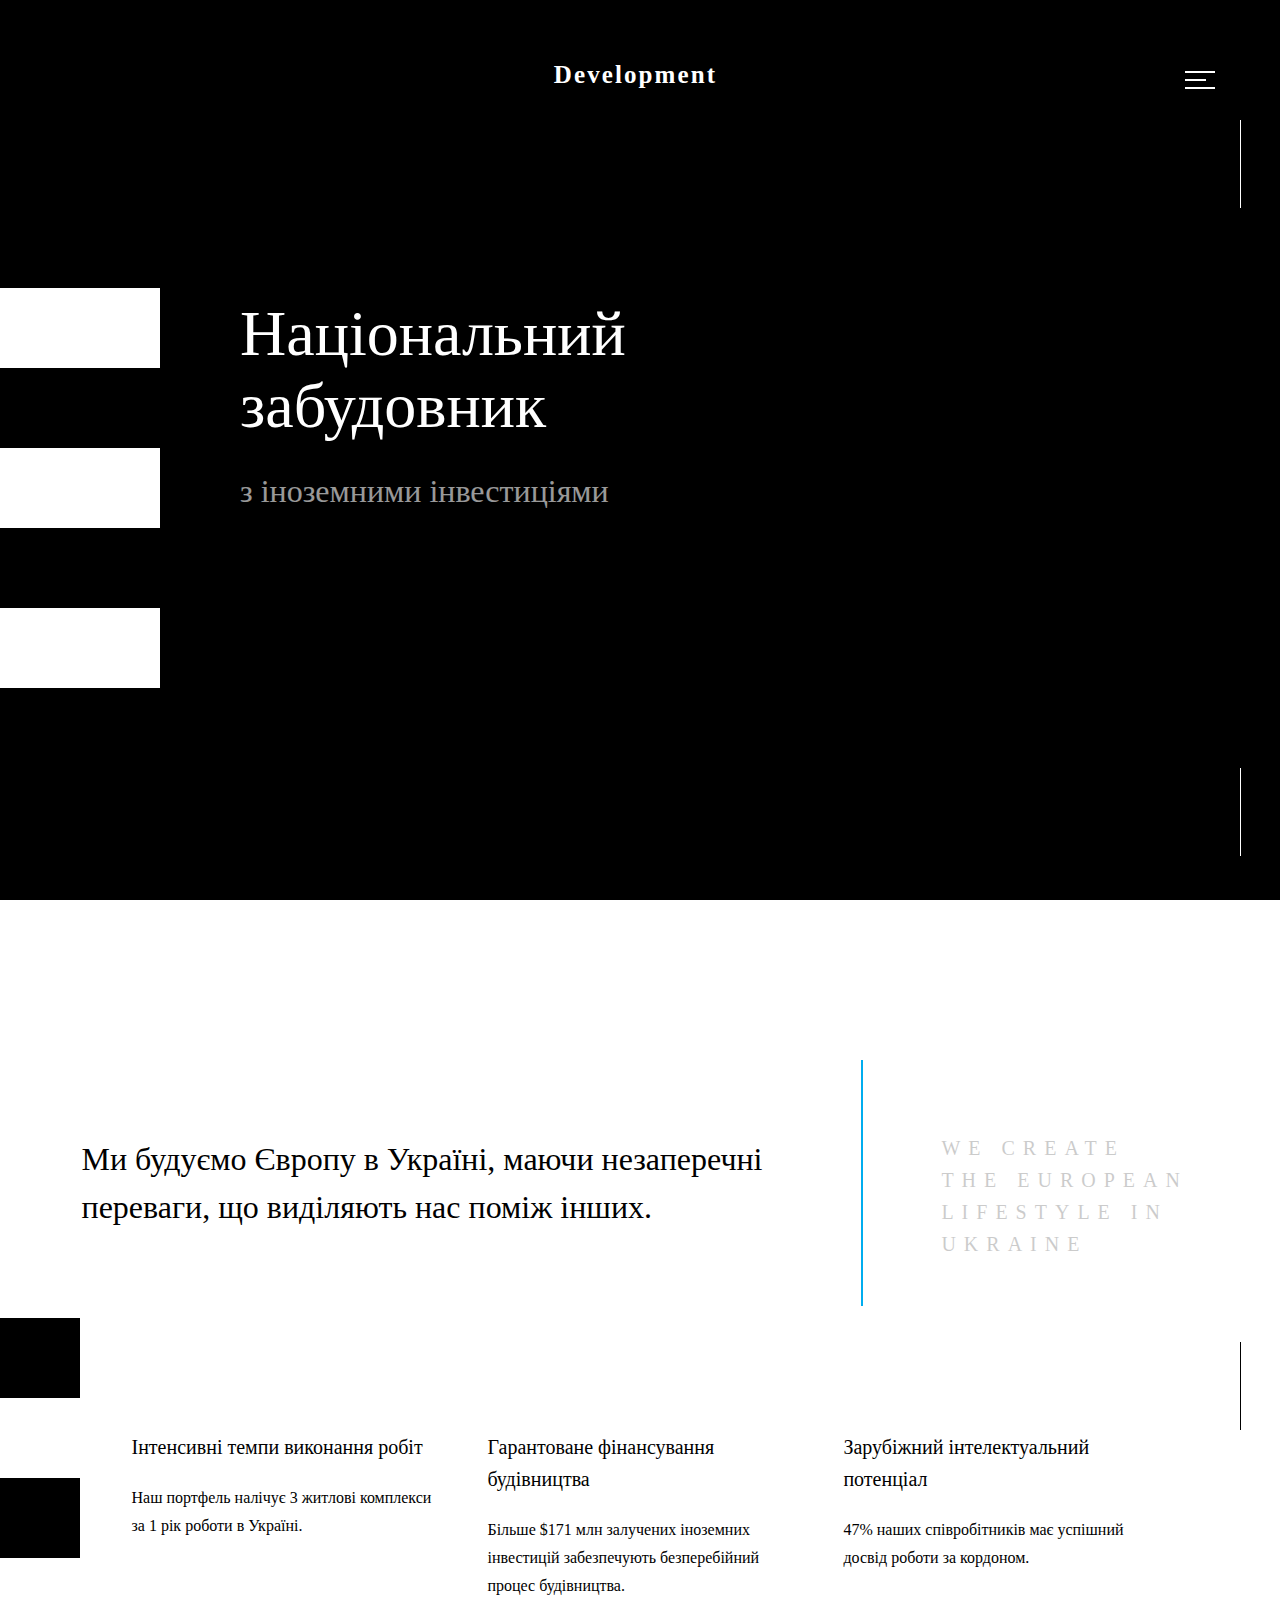
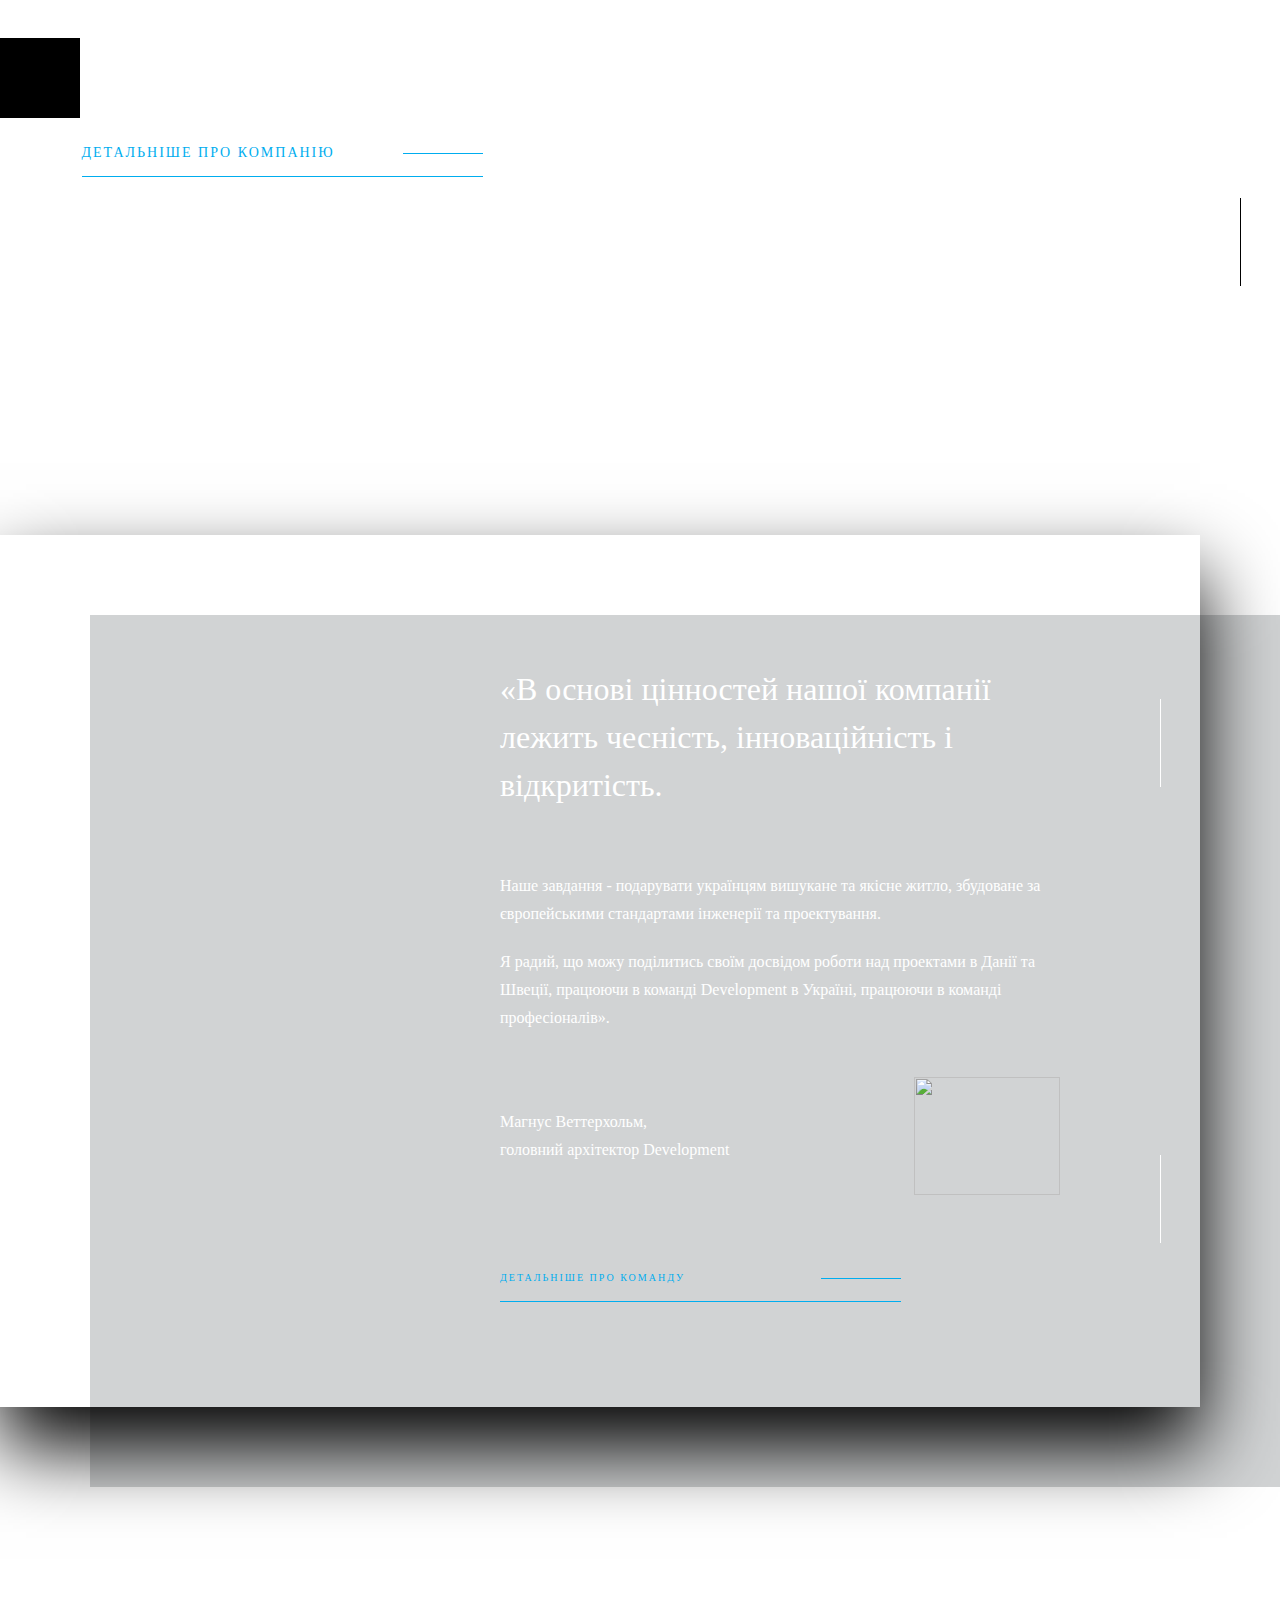
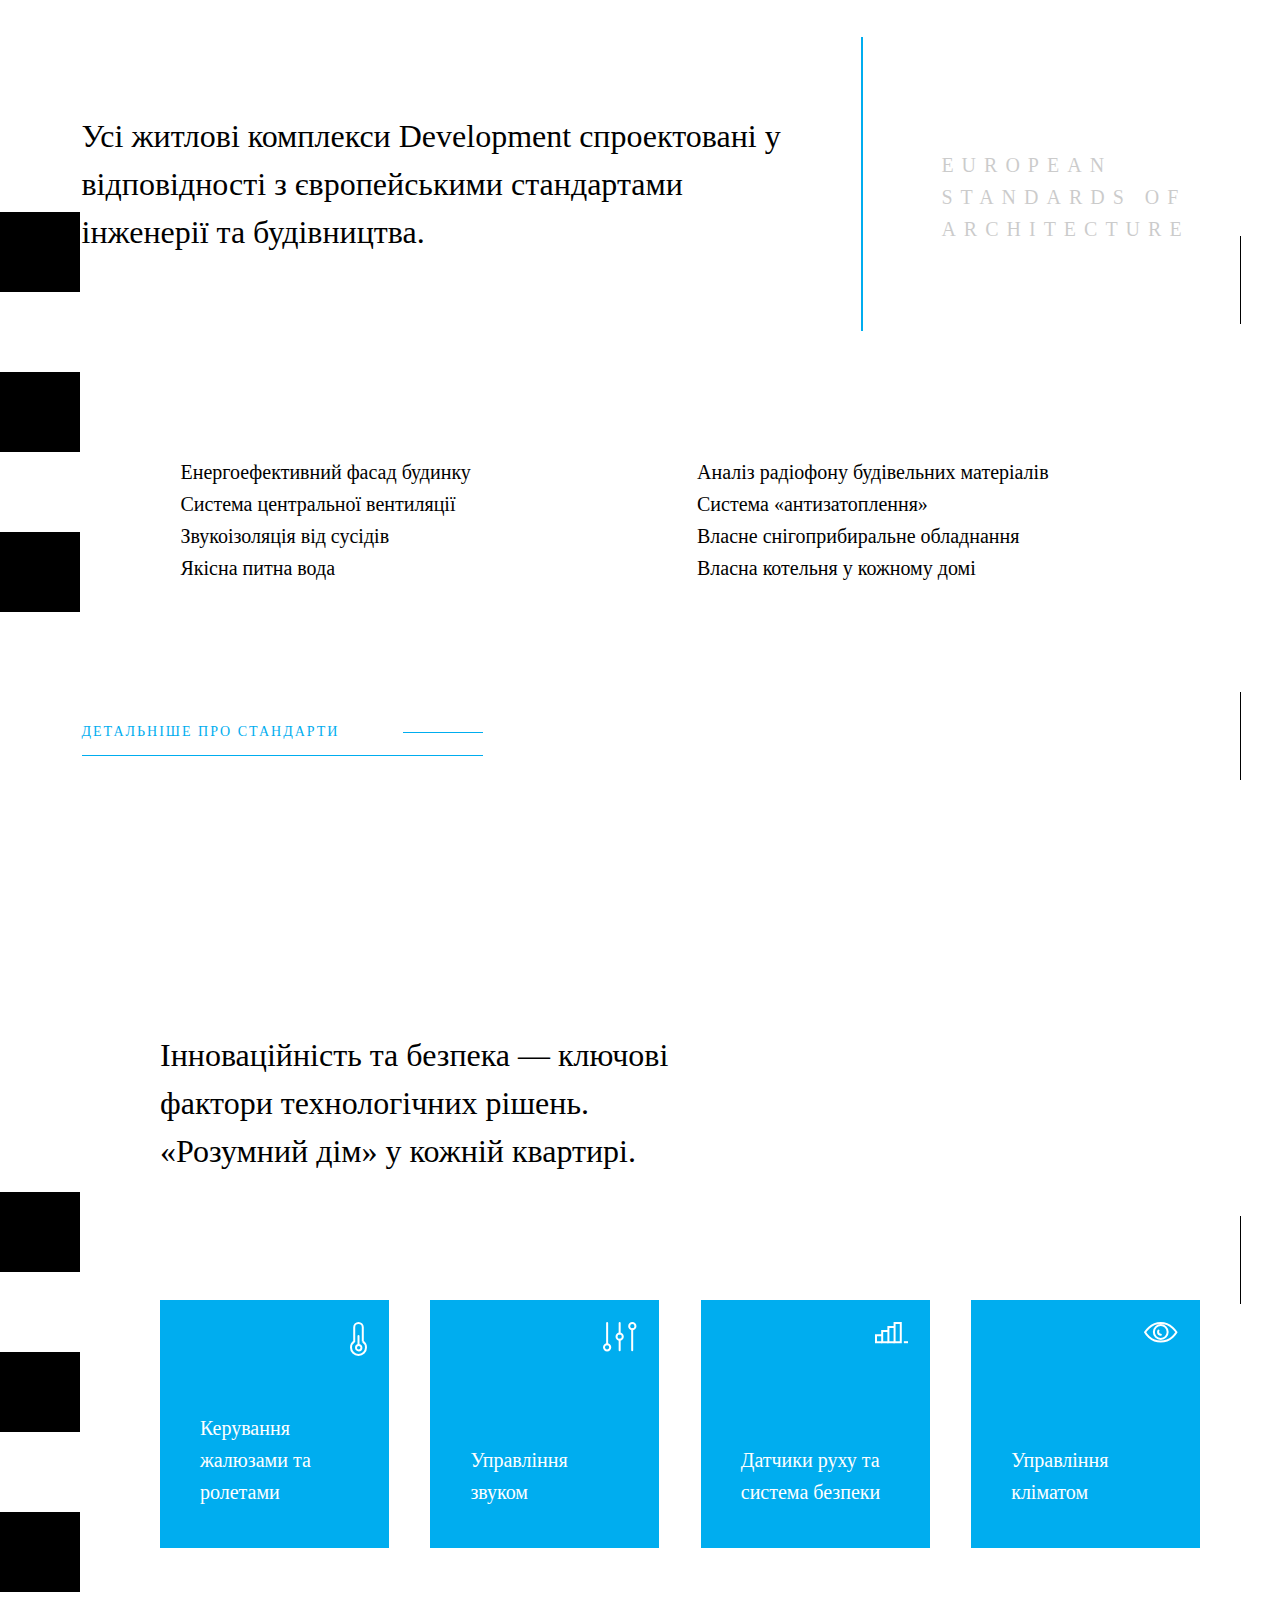
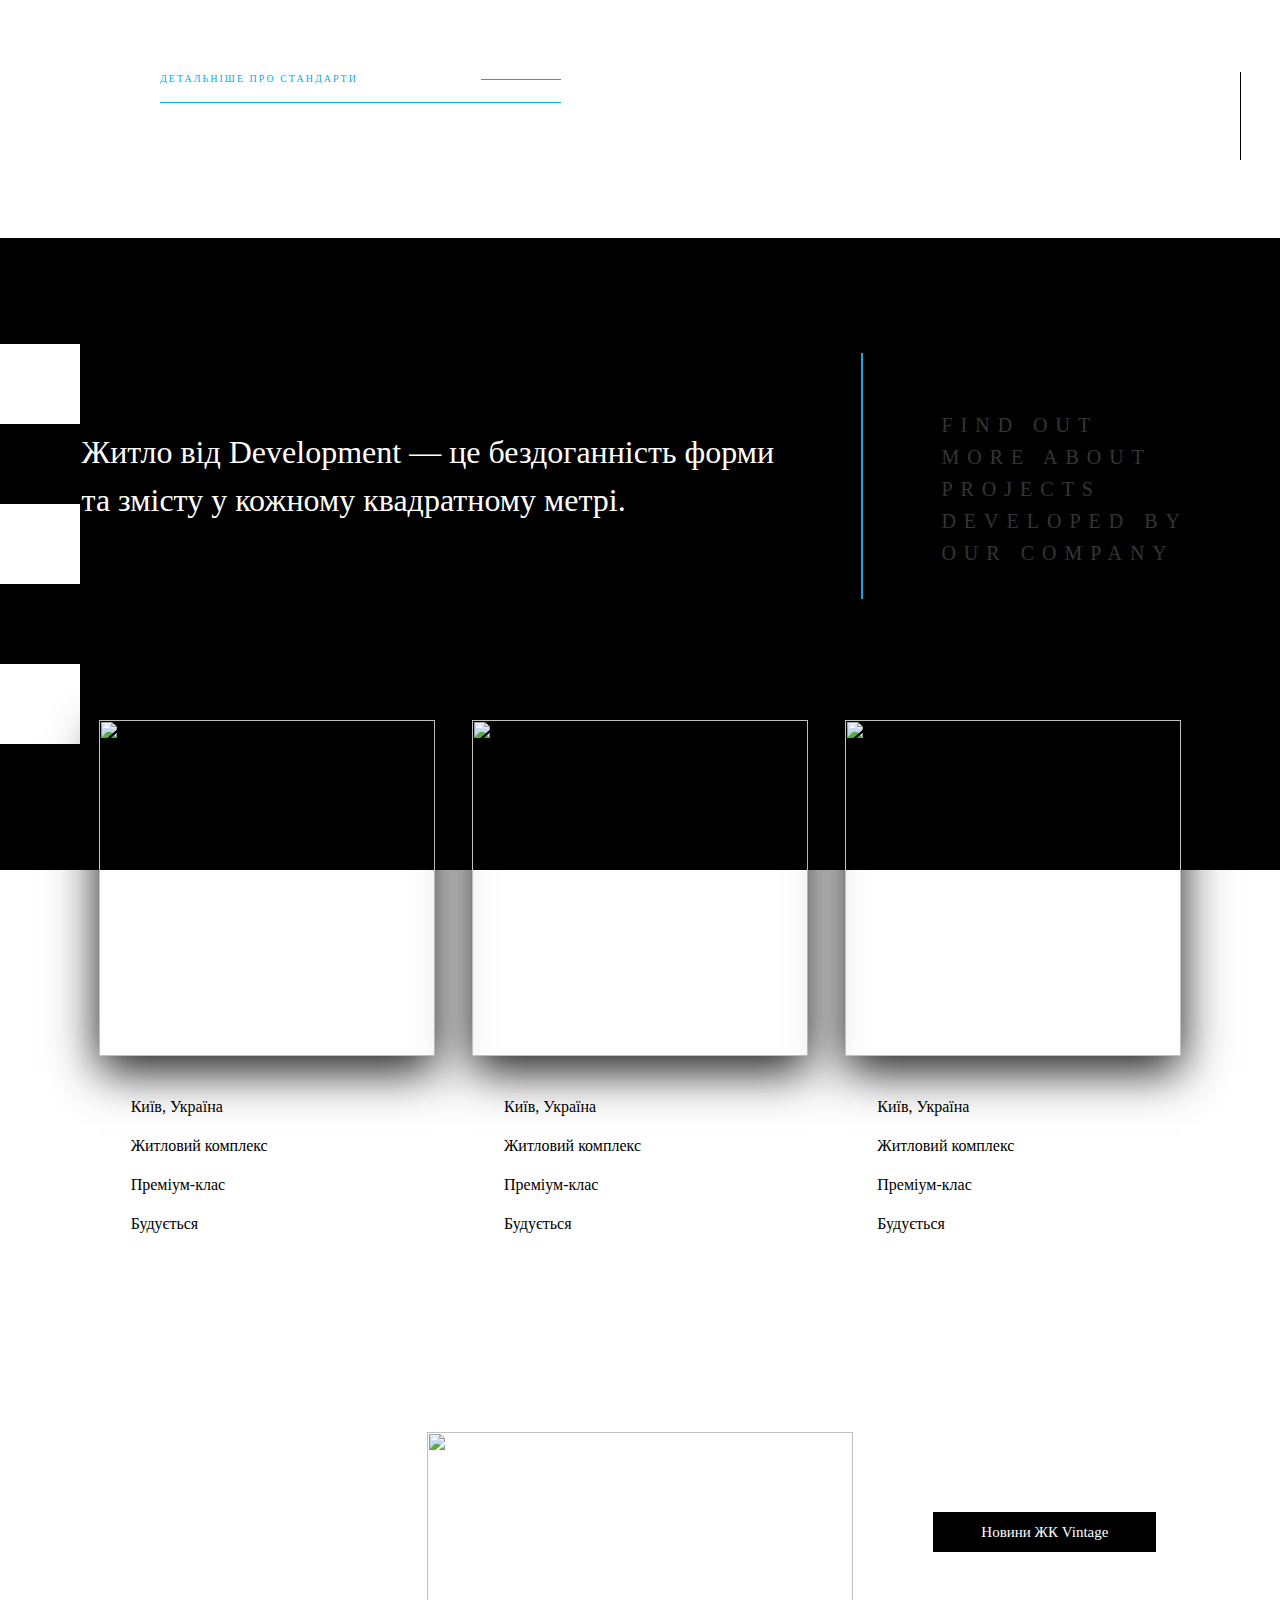
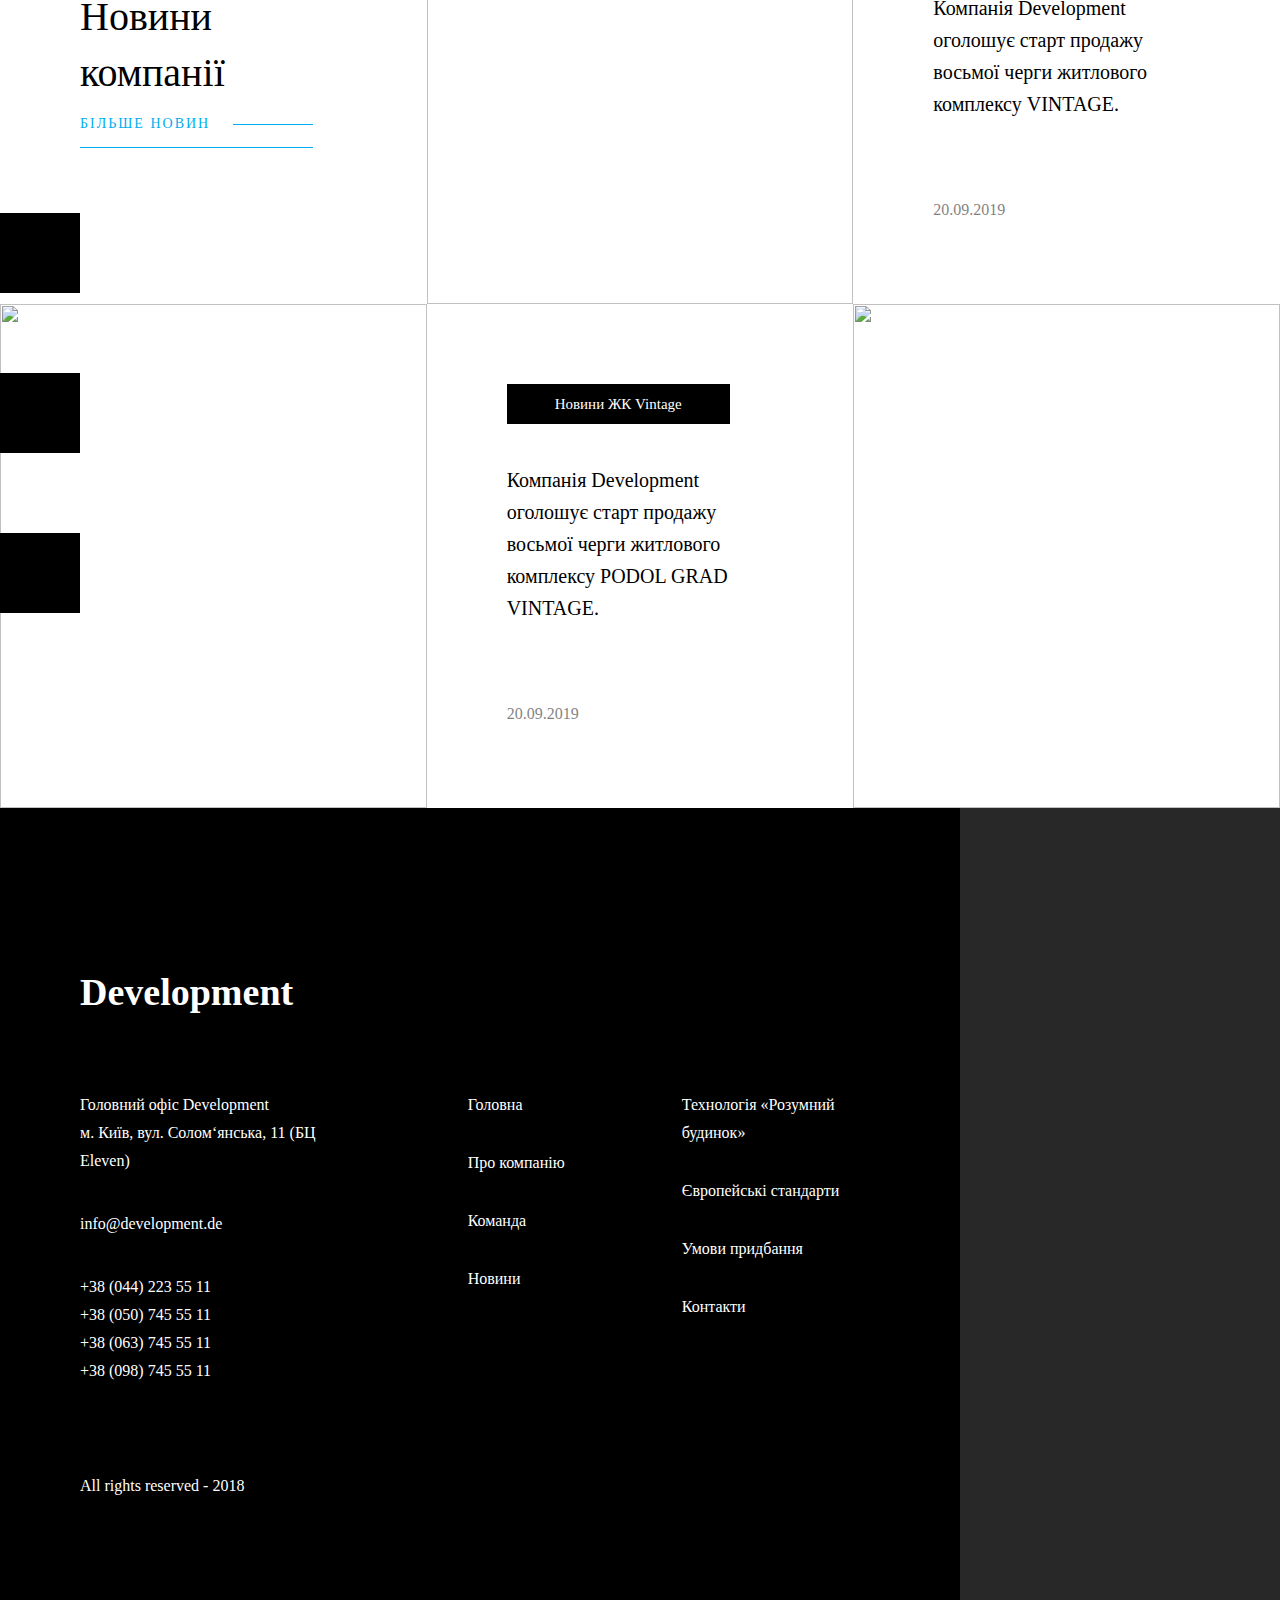
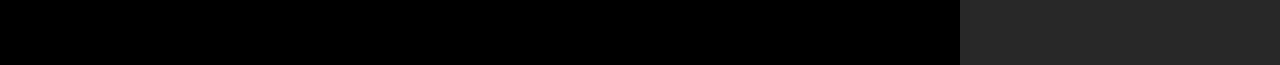
==== index.html @ 618708f1 "comit" ====
<!DOCTYPE html>
<html lang="ru">

<head>
	<title>Главная</title>
	<meta http-equiv="Content-type" content="text/html;charset=UTF-8" />
	<meta name="format-detection" content="telephone=no">
	<meta http-equiv="X-UA-Compatible" content="IE=edge">

	<link rel="stylesheet" href="css/style.css">
	<link rel="shortcut icon" href="favicon.ico">

	<script src="https://kit.fontawesome.com/e7a39f0f13.js" crossorigin="anonymous"></script>

	<!-- <meta name="robots" content="noindex, nofollow" /> -->
	<!-- <meta name="viewport" content="width=device-width, initial-scale=1.0" /> -->
	<meta name="viewport" content="width=device-width, initial-scale=1.0, maximum-scale=1.0, user-scalable=0" />
</head>

<body>
	<div class="wrapper">
		<div class="page">
			<header class="header">
	<a href="#" class="header__cosial"></a>

	<a href="#" class="header__brend-name brend-name">Development</a>



	<div class="header-burger">
		<div class="header-menu__icon">
			<span></span>
			<span></span>
			<span></span>
		</div>
	</div>

	<nav class="header-menu">
		<ul class="header-menu-list">
			<li><a href="index.html" class="header-menu__link goto">Головна</a></li>
			<li><a href="#about" class="header-menu__link goto">Про компанію</a></li>
			<li><a href="#teams" class="header-menu__link goto">Команда</a></li>
			<li><a href="#news" class="header-menu__link goto">Новини</a></li>
			<li><a href="#footer" class="header-menu__link goto">Контакти</a></li>
		</ul>
	</nav>
</header>

			<section class="section-intro">
	<div class="intro-slider">
		<div class="intro-slider__slide"></div>
		<div class="intro-slider__slide"></div>
		<div class="intro-slider__slide"></div>
	</div>

	<div class="intro-content">
		<div class="intro-content__item intro-content__item-left">
			<div class="intro-art art-left">
				<div class="intro-art__item intro-art__item-left"></div>
				<div class="intro-art__item intro-art__item-left"></div>
				<div class="intro-art__item intro-art__item-left"></div>
			</div>
		</div>
		<div class="intro-content__item intro-content__item-head">
			<h1 class="intro-title">Національний забудовник</h1>
			<p class="intro-posttitle">з іноземними інвестиціями</p>

		</div>
		<div class="intro-content__item intro-content__right">
			<div class="intro-art art-right">
				<div class="intro-art__item intro-art__item-right">
					<img src="img/art-white-1.svg" alt="" />
				</div>
				<div class="intro-art__item intro-art__item-right">
					<img src="img/art-white-2.svg" alt="" />
				</div>
				<div class="intro-art__item intro-art__item-right">
					<img src="img/art-white-3.svg" alt="" />
				</div>
			</div>
		</div>
	</div>
</section>
			<section class="section sec-1">
	<div class='container'>
		<div class="section-head">
			<h2 class="section-head__title">Ми будуємо Європу в Україні, маючи незаперечні переваги, що виділяють нас поміж
				інших.</h2>
			<div class="section-head__postitle">
				We create
				the European lifestyle
				in Ukraine
			</div>
		</div>
		<div class="section-contant about">
			<div class="about-item">
				<h4 class="about__name">Інтенсивні темпи виконання робіт</h4>
				<p class="about__text">Наш портфель налічує 3 житлові
					комплекси за 1 рік роботи в Україні.</p>
			</div>
			<div class="about-item">
				<h4 class="about__name">Гарантоване фінансування будівництва</h4>
				<p class="about__text">Більше $171 млн залучених іноземних інвестицій забезпечують безперебійний процес
					будівництва.</p>
			</div>
			<div class="about-item">
				<h4 class="about__name">Зарубіжний інтелектуальний потенціал</h4>
				<p class="about__text">47% наших співробітників має успішний
					досвід роботи за кордоном.</p>
			</div>
		</div>

		<a href="#" class="btn section__btn">Детальніше про компанію</a>
	</div>

	<div class="section-art art-left">
		<div class="section-art__item section-art__item-left"></div>
		<div class="section-art__item section-art__item-left"></div>
		<div class="section-art__item section-art__item-left"></div>
	</div>

	<div class="section-art art-right">
		<div class="section-art__item section-art__item-right">
			<img src="img/art-black-1.svg" alt="" />
		</div>
		<div class="section-art__item section-art__item-right">
			<img src="img/art-black-2.svg" alt="" />
		</div>
		<div class="section-art__item section-art__item-right">
			<img src="img/art-black-3.svg" alt="" />
		</div>
	</div>
</section>
			<section class="section sec-2 teams">
	<div class="section-art art-left">
		<div class="section-art__item section-art__item-left"></div>
		<div class="section-art__item section-art__item-left"></div>
		<div class="section-art__item section-art__item-left"></div>
	</div>
	<div class="section-art art-right">
		<div class="section-art__item section-art__item-right">
			<img src="img/art-white-1.svg" alt="" />
		</div>
		<div class="section-art__item section-art__item-right">
			<img src="img/art-white-2.svg" alt="" />
		</div>
		<div class="section-art__item section-art__item-right">
			<img src="img/art-white-3.svg" alt="" />
		</div>
	</div>

	<div class="teams-contant">
		<h3 class="teams-contant__title">«В основі цінностей нашої компанії лежить чесність, інноваційність і відкритість.
		</h3>
		<p class="teams-contant__text">Наше завдання - подарувати українцям вишукане та якісне житло, збудоване за
			європейськими стандартами
			інженерії та проектування.
		</p>
		<p class="teams-contant__text mb">Я радий, що можу поділитись своїм досвідом роботи над проектами в Данії та
			Швеції,
			працюючи в команді
			Development
			в
			Україні, працюючи в команді професіоналів».
		</p>

		<div class="architect-wrapper">
			<div class="architect-inner">
				<span class="architect-name">Магнус Веттерхольм,</span>
				<span class="architect-position">головний архітектор Development</span>
			</div>
			<div class="architect__signature ibg">
				<img src="img/architect.svg" alt="" />
			</div>
		</div>
		<a href="#" class="btn section">Детальніше про команду</a>
	</div>

</section>
			<section class="section sec-3">
	<div class='container'>
		<div class="section-head">
			<h2 class="section-head__title">Усі житлові комплекси Development спроектовані у відповідності з європейськими
				стандартами інженерії та будівництва.</h2>
			<div class="section-head__postitle">
				European standards of architecture
			</div>
		</div>
		<div class="section-contant standards">
			<ul class="standards__list">
				<li class="standards__item">Енергоефективний фасад будинку</li>
				<li class="standards__item">Система центральної вентиляції</li>
				<li class="standards__item">Звукоізоляція від сусідів</li>
				<li class="standards__item">Якісна питна вода</li>
				<li class="standards__item">Аналіз радіофону будівельних матеріалів</li>
				<li class="standards__item">Система «антизатоплення»</li>
				<li class="standards__item">Власне снігоприбиральне обладнання</li>
				<li class="standards__item">Власна котельня у кожному домі</li>
			</ul>
		</div>

		<a href="#" class="btn section__btn">Детальніше про стандарти</a>
	</div>

	<div class="section-art art-left">
		<div class="section-art__item section-art__item-left"></div>
		<div class="section-art__item section-art__item-left"></div>
		<div class="section-art__item section-art__item-left"></div>
	</div>

	<div class="section-art art-right">
		<div class="section-art__item section-art__item-right">
			<img src="img/art-black-1.svg" alt="" />
		</div>
		<div class="section-art__item section-art__item-right">
			<img src="img/art-black-2.svg" alt="" />
		</div>
		<div class="section-art__item section-art__item-right">
			<img src="img/art-black-3.svg" alt="" />
		</div>
	</div>
</section>
			<section class="section sec-4">

	<div class='section-content'>
		<div class="section-head">
			<h2 class="section-head__title">Інноваційність та безпека — ключові фактори технологічних рішень. «Розумний
				дім» у кожній квартирі.</h2>
		</div>
		<div class="innovation">
			<div class="innovation__item">
				<span class="innovation__item-icon">
					<svg xmlns="http://www.w3.org/2000/svg" width="17" height="34" viewBox="0 0 17 34">
						<g>
							<g opacity="1">
								<g>
									<path fill="none" stroke="#fff" stroke-linecap="round" stroke-linejoin="round"
										stroke-miterlimit="20" stroke-width="2" d="M8.5 14v8.521" />
								</g>
								<g>
									<path fill="none" stroke="#fff" stroke-miterlimit="20" stroke-width="2"
										d="M12.786 19.392V5.262C12.786 2.909 10.867 1 8.5 1 6.133 1 4.214 2.908 4.214 5.263v14.13A7.436 7.436 0 0 0 1 25.508c0 4.12 3.357 7.46 7.5 7.46s7.5-3.34 7.5-7.46a7.436 7.436 0 0 0-3.214-6.117z" />
								</g>
								<g>
									<path fill="none" stroke="#fff" stroke-miterlimit="20" stroke-width="2"
										d="M11.429 25.69c0 1.49-1.216 2.7-2.715 2.7A2.707 2.707 0 0 1 6 25.69c0-1.491 1.215-2.7 2.714-2.7a2.707 2.707 0 0 1 2.715 2.7z" />
								</g>
							</g>
						</g>
					</svg>
				</span>
				<span class="innovation__item-name">Керування жалюзами та ролетами</span>
			</div>
			<div class="innovation__item">
				<span class="innovation__item-icon">
					<svg xmlns="http://www.w3.org/2000/svg" width="34" height="30" viewBox="0 0 34 30">
						<g>
							<g opacity="1">
								<g>
									<path fill="none" stroke="#fff" stroke-miterlimit="20" stroke-width="2"
										d="M7.264 25.312a3.138 3.138 0 0 0-3.132-3.142A3.137 3.137 0 0 0 1 25.312a3.137 3.137 0 0 0 3.132 3.142 3.138 3.138 0 0 0 3.132-3.142z" />
								</g>
								<g>
									<path fill="none" stroke="#fff" stroke-miterlimit="20" stroke-width="2"
										d="M32.454 4.141A3.138 3.138 0 0 0 29.322 1a3.137 3.137 0 0 0-3.132 3.141 3.137 3.137 0 0 0 3.132 3.143 3.138 3.138 0 0 0 3.132-3.143z" />
								</g>
								<g>
									<path fill="none" stroke="#fff" stroke-miterlimit="20" stroke-width="2"
										d="M19.794 14.661a3.138 3.138 0 0 0-3.132-3.141 3.137 3.137 0 0 0-3.132 3.141 3.137 3.137 0 0 0 3.132 3.142 3.138 3.138 0 0 0 3.132-3.142z" />
								</g>
								<g>
									<path fill="none" stroke="#fff" stroke-linecap="round" stroke-miterlimit="20"
										stroke-width="2" d="M4.13 1.05v20.988" />
								</g>
								<g>
									<path fill="none" stroke="#fff" stroke-linecap="round" stroke-miterlimit="20"
										stroke-width="2" d="M16.66 17.8v10.471" />
								</g>
								<g>
									<path fill="none" stroke="#fff" stroke-linecap="round" stroke-miterlimit="20"
										stroke-width="2" d="M16.66 1.05v10.472" />
								</g>
								<g>
									<path fill="none" stroke="#fff" stroke-linecap="round" stroke-miterlimit="20"
										stroke-width="2" d="M29.19 7.28v20.988" />
								</g>
							</g>
						</g>
					</svg>
				</span>
				<span class="innovation__item-name">Управління звуком</span>
			</div>
			<div class="innovation__item">
				<span class="innovation__item-icon">
					<svg xmlns="http://www.w3.org/2000/svg" width="33" height="22" viewBox="0 0 33 22">
						<g>
							<g opacity="1">
								<g>
									<path fill="none" stroke="#fff" stroke-miterlimit="20" stroke-width="2"
										d="M19.58 20.205v0h6.194v0V1v0H19.58v0z" />
								</g>
								<g>
									<path fill="none" stroke="#fff" stroke-miterlimit="20" stroke-width="2"
										d="M19.584 20.201v0H13.39v0V5.04v0h6.194v0" />
								</g>
								<g>
									<path fill="none" stroke="#fff" stroke-miterlimit="20" stroke-width="2"
										d="M13.384 20.208v0H7.19v0V9.09v0h6.194v0" />
								</g>
								<g>
									<path fill="none" stroke="#fff" stroke-miterlimit="20" stroke-width="2"
										d="M7.194 20.205v0H1v0-7.075 0h6.194v0" />
								</g>
								<g>
									<path fill="none" stroke="#fff" stroke-miterlimit="20" stroke-width="2"
										d="M32.999 20.2H28.87" />
								</g>
							</g>
						</g>
					</svg>
				</span>
				<span class="innovation__item-name">Датчики руху та система безпеки</span>
			</div>
			<div class="innovation__item">
				<span class="innovation__item-icon">
					<svg xmlns="http://www.w3.org/2000/svg" width="34" height="21" viewBox="0 0 34 21">
						<g>
							<g opacity="1">
								<g>
									<path fill="none" stroke="#fff" stroke-miterlimit="20" stroke-width="2"
										d="M16.75 1C6.133 1 1.09 10.267 1.09 10.267v0s5.043 9.267 15.66 9.267c10.616 0 15.66-9.267 15.66-9.267v0S27.365 1 16.75 1z" />
								</g>
								<g>
									<path fill="none" stroke="#fff" stroke-miterlimit="20" stroke-width="2"
										d="M16.75 3.12c-3.812 0-6.9 3.079-6.9 6.878 0 3.798 3.088 6.877 6.9 6.877 3.812 0 6.902-3.079 6.902-6.877 0-3.8-3.09-6.878-6.902-6.878z" />
								</g>
								<g>
									<path fill="none" stroke="#fff" stroke-linecap="round" stroke-miterlimit="20"
										stroke-width="2"
										d="M14.458 8.52a2.725 2.725 0 0 0-.368 1.373c0 1.52 1.235 2.75 2.759 2.75" />
								</g>
							</g>
						</g>
					</svg>
				</span>
				<span class="innovation__item-name">Управління кліматом</span>
			</div>
		</div>

		<a href="#" class="btn section__btn">Детальніше про стандарти</a>
	</div>


	<div class="section-art art-left">
		<div class="section-art__item section-art__item-left"></div>
		<div class="section-art__item section-art__item-left"></div>
		<div class="section-art__item section-art__item-left"></div>
	</div>

	<div class="section-art art-right">
		<div class="section-art__item section-art__item-right">
			<img src="img/art-black-1.svg" alt="" />
		</div>
		<div class="section-art__item section-art__item-right">
			<img src="img/art-black-2.svg" alt="" />
		</div>
		<div class="section-art__item section-art__item-right">
			<img src="img/art-black-3.svg" alt="" />
		</div>
	</div>
</section>
			<section class="section sec-5">
	<div class='container'>
		<div class="section-head">
			<h2 class="section-head__title">Житло від Development — це бездоганність форми та змісту у кожному
				квадратному
				метрі.</h2>
			<div class="section-head__postitle">FIND Out MORE ABOUT PROJECTS DEVELOPED BY OUR COMPANY</div>
		</div>
	</div>
	<div class="section-art art-left">
		<div class="section-art__item section-art__item-left"></div>
		<div class="section-art__item section-art__item-left"></div>
		<div class="section-art__item section-art__item-left"></div>
	</div>
</section>

<div class="housing-content">
	<div class="housing-item">
		<div class="housing-item__img ibg">
			<img src="img/housing/housing-img-01.png" alt="" />
			<span class="housing-item__icon housing-item__icon-01"></span>
		</div>
		<div class="housing-item__content">
			<div class="housing-item__info">
				<ul class="housing-item__info-list">
					<li class="loc">Київ, Україна</li>
					<li class="comp">Житловий комплекс</li>
					<li class="cl">Преміум-клас</li>
					<li class="time">Будується</li>
				</ul>
			</div>
		</div>
	</div>
	<div class="housing-item">
		<div class="housing-item__img ibg">
			<img src="img/housing/housing-img-02.png" alt="" />
			<span class="housing-item__icon housing-item__icon-02"></span>
		</div>
		<div class="housing-item__content">
			<div class="housing-item__info">
				<ul class="housing-item__info-list">
					<li class="loc">Київ, Україна</li>
					<li class="comp">Житловий комплекс</li>
					<li class="cl">Преміум-клас</li>
					<li class="time">Будується</li>
				</ul>
			</div>
		</div>
	</div>
	<div class="housing-item">
		<div class="housing-item__img ibg">
			<img src="img/housing/housing-img-03.png" alt="" />
			<span class="housing-item__icon housing-item__icon-03"></span>
		</div>
		<div class="housing-item__content">
			<div class="housing-item__info">
				<ul class="housing-item__info-list">
					<li class="loc">Київ, Україна</li>
					<li class="comp">Житловий комплекс</li>
					<li class="cl">Преміум-клас</li>
					<li class="time">Будується</li>
				</ul>
			</div>
		</div>
	</div>
</div>
			<section class="section sec-6">
	<div class="news">
		<div class="news__item news__item-mod">
			<h3 class="news__item-title">Новини компанії</h3>
			<a href="#" class="btn section-btn">Більше новин</a>
		</div>
		<div class="news__item ibg">
			<img src="img/news/news-img-01.png" alt="" />
		</div>
		<div class="news__item">
			<a href="#" class="news__link">
				<span class="news__item-heading">Новини ЖК Vintage</span>
				<p class="news__item-text">Компанія Development оголошує старт продажу восьмої черги житлового комплексу
					VINTAGE.</p>
				<span class="news__item-date">20.09.2019</span>
			</a>
		</div>
		<div class="news__item ibg">
			<img src="img/news/news-img-02.png" alt="" />
		</div>
		<div class="news__item">
			<a href="#" class="news__link">
				<span class="news__item-heading">Новини ЖК Vintage</span>
				<p class="news__item-text">Компанія Development оголошує старт продажу восьмої черги житлового комплексу
					PODOL GRAD VINTAGE.</p>
				<span class="news__item-date">20.09.2019</span>
			</a>
		</div>
		<div class="news__item ibg">
			<img src="img/news/news-img-01.png" alt="" />
		</div>
	</div>
	<div class="section-art art-left">
		<div class="section-art__item section-art__item-left"></div>
		<div class="section-art__item section-art__item-left"></div>
		<div class="section-art__item section-art__item-left"></div>
	</div>
</section>

			<footer class="footer">
	<div class="footer-body">
		<div class="footer-body__col footer-body__col-mod">
			<a href="#" class="footer__brend-name brend-name">Development</a>
			<div class="footer-content">
				<div class="footer-content__col">
					<div class="footer-content__contact contact">
						<div class="contact-location">
							Головний офіс Development <br>
							м. Київ, вул. Солом‘янська, 11 (БЦ Eleven)
						</div>
						<a href="maito:info@development.de" class="contact-email">info@development.de</a>
						<div class="contact-phone">
							<a href="tel:+380442235511" class="contact-phone__link">+38 (044) 223 55 11</a>
							<a href="tel:+380507455511" class="contact-phone__link">+38 (050) 745 55 11</a>
							<a href="tel:+380632235511" class="contact-phone__link">+38 (063) 745 55 11</a>
							<a href="tel:+380982235511" class="contact-phone__link">+38 (098) 745 55 11</a>
						</div>

					</div>
				</div>

				<div class="footer-content__col">
					<nav class="footer-nav">
						<ul class="footer-nav__list">
							<li><a href="" class="footer-nav__link">Головна</a></li>
							<li><a href="" class="footer-nav__link">Про компанію</a></li>
							<li><a href="" class="footer-nav__link">Команда</a></li>
							<li><a href="" class="footer-nav__link">Новини</a></li>
							<li><a href="" class="footer-nav__link">Технологія «Розумний будинок»</a></li>
							<li><a href="" class="footer-nav__link">Європейські стандарти</a></li>
							<li><a href="" class="footer-nav__link">Умови придбання</a></li>
							<li><a href="" class="footer-nav__link">Контакти</a></li>
						</ul>
					</nav>
				</div>
			</div>
			<span class="rights">All rights reserved - 2018</span>
		</div>
		<div class="footer-body__col ">
			<div class="footer-rescomplex">
				<img src="img/housing/housing-icon-01.png" alt="" />
				<img src="img/housing/housing-icon-02.png" alt="" />
				<img src="img/housing/housing-icon-03.png" alt="" />
			</div>
		</div>
	</div>
</footer>
<div id="up" class="up"></div>
		</div>
	</div>
	<script src="https://code.jquery.com/jquery-3.3.1.min.js"></script>
<script src="https://maps.google.com/maps/api/js?sensor=false&amp;key="></script>
<!-- <script src="https://code.jquery.com/jquery-migrate-3.0.1.min.js"></script> -->
<script src="js/vendors.js"></script>
<script src="js/main.js"></script>

</body>

</html>
---- css/style.css ----
@charset "UTF-8";
@font-face {
  font-family: "Museo Sans Cyrl 700";
  src: url("../fonts/MuseoSansCyrl-700.woff2") format("woff2"), url("../fonts/MuseoSansCyrl-700.woff") format("woff");
  font-weight: 700;
  font-style: normal; }

@font-face {
  font-family: "Museo Sans Cyrl 100";
  src: url("../fonts/MuseoSansCyrl-100.woff2") format("woff2"), url("../fonts/MuseoSansCyrl-100.woff") format("woff");
  font-weight: 300;
  font-style: normal; }

@font-face {
  font-family: "Museo Sans Cyrl 900";
  src: url("../fonts/MuseoSansCyrl-900.woff2") format("woff2"), url("../fonts/MuseoSansCyrl-900.woff") format("woff");
  font-weight: bold;
  font-style: normal; }

@font-face {
  font-family: "Museo Sans Cyrl 500";
  src: url("../fonts/MuseoSansCyrl-500.woff2") format("woff2"), url("../fonts/MuseoSansCyrl-500.woff") format("woff");
  font-weight: normal;
  font-style: normal; }

@font-face {
  font-family: "Museo Sans Cyrl 300";
  src: url("../fonts/MuseoSansCyrl-300.woff2") format("woff2"), url("../fonts/MuseoSansCyrl-300.woff") format("woff");
  font-weight: 300;
  font-style: normal; }

* {
  padding: 0px;
  margin: 0px;
  border: 0px; }

*,
*:before,
*:after {
  -moz-box-sizing: border-box;
  -webkit-box-sizing: border-box;
  box-sizing: border-box; }

:focus,
:active {
  outline: none; }

a:focus,
a:active {
  outline: none; }

aside,
nav,
footer,
header,
section {
  display: block; }

html,
body {
  height: 100%;
  min-width: 320px; }

body {
  line-height: 1;
  font-family: "Museo Sans Cyrl 500";
  -ms-text-size-adjust: 100%;
  -moz-text-size-adjust: 100%;
  -webkit-text-size-adjust: 100%; }

input,
button,
textarea {
  font-family: "Museo Sans Cyrl 500"; }

input::-ms-clear {
  display: none; }

button {
  cursor: pointer; }

button::-moz-focus-inner {
  padding: 0;
  border: 0; }

a,
a:visited {
  text-decoration: none; }

a:hover {
  text-decoration: none; }

ul li {
  list-style: none; }

img {
  vertical-align: top; }

h1,
h2,
h3,
h4,
h5,
h6 {
  font-weight: inherit;
  font-size: inherit; }

body {
  color: #000;
  font-size: 16px;
  font-weight: 400; }
  body.lock {
    overflow: hidden; }

.wrapper {
  width: 100%;
  min-height: 100%;
  overflow: hidden; }

.container {
  max-width: 1147px;
  margin: 0 auto;
  width: 100%;
  padding-left: 15px;
  padding-right: 15px; }
  @media (max-width: 1159px) {
    .container {
      max-width: 970px; } }
  @media (max-width: 992.98px) {
    .container {
      max-width: 750px; } }
  @media (max-width: 767.98px) {
    .container {
      max-width: none;
      padding: 0 10px; } }

.container-big {
  max-width: 1200px; }

.section {
  position: relative; }

/*.ibg {
	background-position: center;
	background-size: cover;
	background-repeat: no-repeat;
	img {
		display: none;
	}
}*/
.ibg {
  position: relative; }
  .ibg img {
    position: absolute;
    width: 100%;
    height: 100%;
    top: 0;
    left: 0;
    -o-object-fit: cover;
    object-fit: cover; }

body.ie .ibg {
  background-position: center;
  background-size: cover;
  background-repeat: no-repeat; }

body.ie .ibg img {
  width: 0;
  height: 0;
  opacity: 0;
  visibility: hidden; }

.video {
  position: relative;
  overflow: hidden;
  height: 0;
  padding-bottom: 56.25%; }
  .video video,
  .video iframe,
  .video object,
  .video embed {
    position: absolute;
    top: 0;
    left: 0;
    width: 100%;
    height: 100%; }

.videobg video,
.videobg iframe,
.videobg object,
.videobg embed {
  position: fixed;
  top: 50%;
  left: 50%;
  min-width: 100%;
  min-height: 100%;
  width: auto;
  height: auto;
  z-index: -100;
  -webkit-transform: translateX(-50%) translateY(-50%);
  -ms-transform: translateX(-50%) translateY(-50%);
  transform: translateX(-50%) translateY(-50%);
  background-size: cover; }

.slick-slider {
  position: relative; }
  .slick-slider .slick-track,
  .slick-slider .slick-list {
    -webkit-transform: translate3d(0, 0, 0);
    -moz-transform: translate3d(0, 0, 0);
    -ms-transform: translate3d(0, 0, 0);
    -o-transform: translate3d(0, 0, 0);
    transform: translate3d(0, 0, 0); }
  .slick-slider .slick-list {
    position: relative;
    overflow: hidden;
    width: 100%; }
  .slick-slider .slick-track {
    position: relative;
    width: 100%; }
  .slick-slider .slick-slide {
    overflow: hidden;
    float: left;
    position: relative; }

.tab__item {
  display: none; }
  .tab__item.active {
    display: block; }

.scroll {
  position: fixed !important;
  top: 0;
  left: 0;
  right: 0;
  z-index: 1111;
  background: #000; }

.form__btn {
  padding: 0;
  border: none;
  color: inherit;
  background-color: transparent;
  cursor: pointer; }

.form-row {
  display: -webkit-box;
  display: -moz-box;
  display: -ms-flexbox;
  display: -webkit-flex;
  display: flex;
  font-size: 0; }

.form__column {
  padding: 0px 15px; }

input[type="text"],
input[type="email"],
input[type="tel"],
textarea {
  -webkit-appearance: none;
  -moz-appearance: none;
  appearance: none; }

.input {
  border-radius: 0 !important;
  width: 100%;
  display: block;
  padding: 0px 20px; }

textarea.input {
  resize: none;
  padding: 0px 0px; }

.btn {
  display: inline-block;
  text-transform: uppercase;
  text-align: left;
  color: #00adef;
  font-family: "Museo Sans Cyrl 700";
  font-size: 14px;
  letter-spacing: 2px;
  line-height: 46px;
  position: relative;
  border-bottom: 1px solid #00adef;
  max-width: 401px;
  width: 100%;
  -webkit-transition: all 0.3s ease 0s;
  -moz-transition: all 0.3s ease 0s;
  -ms-transition: all 0.3s ease 0s;
  -o-transition: all 0.3s ease 0s;
  transition: all 0.3s ease 0s; }
  .btn:after {
    content: "";
    position: absolute;
    top: 50%;
    right: 0;
    width: 80px;
    height: 1px;
    background-color: #00adef; }
    @media (max-width: 576.98px) {
      .btn:after {
        width: 40px; } }
  .btn:hover {
    color: #000000;
    border-bottom: 1px solid #000000; }
    .btn:hover:after {
      background-color: #000000; }
  .btn.fw {
    width: 100%; }

* {
  padding: 0px;
  margin: 0px;
  border: 0px; }

*,
*:before,
*:after {
  -moz-box-sizing: border-box;
  -webkit-box-sizing: border-box;
  box-sizing: border-box; }

:focus,
:active {
  outline: none; }

a:focus,
a:active {
  outline: none; }

aside,
nav,
footer,
header,
section {
  display: block; }

html,
body {
  height: 100%;
  min-width: 320px; }

body {
  line-height: 1;
  font-family: "Museo Sans Cyrl 500";
  -ms-text-size-adjust: 100%;
  -moz-text-size-adjust: 100%;
  -webkit-text-size-adjust: 100%; }

input,
button,
textarea {
  font-family: "Museo Sans Cyrl 500"; }

input::-ms-clear {
  display: none; }

button {
  cursor: pointer; }

button::-moz-focus-inner {
  padding: 0;
  border: 0; }

a,
a:visited {
  text-decoration: none; }

a:hover {
  text-decoration: none; }

ul li {
  list-style: none; }

img {
  vertical-align: top; }

h1,
h2,
h3,
h4,
h5,
h6 {
  font-weight: inherit;
  font-size: inherit; }

.slick-slider {
  position: relative; }
  .slick-slider .slick-track,
  .slick-slider .slick-list {
    -webkit-transform: translate3d(0, 0, 0);
    -moz-transform: translate3d(0, 0, 0);
    -ms-transform: translate3d(0, 0, 0);
    -o-transform: translate3d(0, 0, 0);
    transform: translate3d(0, 0, 0); }
  .slick-slider .slick-list {
    position: relative;
    overflow: hidden;
    width: 100%; }
  .slick-slider .slick-track {
    position: relative;
    width: 100%; }
  .slick-slider .slick-slide {
    overflow: hidden;
    float: left;
    position: relative; }
  .slick-slider .slick-dots {
    position: absolute;
    font-size: 0;
    bottom: 40px;
    left: 55%;
    -webkit-transform: translateX(-50%);
    -ms-transform: translateX(-50%);
    transform: translateX(-50%); }
    .slick-slider .slick-dots li button {
      width: 24px;
      height: 2px;
      background-color: #ffffff; }
    .slick-slider .slick-dots li.slick-active button {
      background-color: #00adef; }

.slick-arrow {
  position: absolute;
  bottom: 0;
  left: 55%;
  -webkit-transform: translateX(-50%);
  -ms-transform: translateX(-50%);
  transform: translateX(-50%);
  font-size: 0;
  background-color: #ffffff;
  width: 1px;
  height: 88px;
  z-index: 3; }
  @media (max-width: 576.98px) {
    .slick-arrow {
      height: 38px; } }

.slick-next {
  bottom: -58px; }
  @media (max-width: 576.98px) {
    .slick-next {
      bottom: 0; } }

.slick-prev {
  bottom: 100px; }
  @media (max-width: 576.98px) {
    .slick-prev {
      bottom: 92px; } }

.up {
  position: fixed;
  display: none;
  bottom: 50px;
  right: 10px;
  width: 40px;
  height: 45px;
  background: #000;
  z-index: 11;
  border-radius: 7px 7px 0px 0px;
  cursor: pointer; }

@media (min-width: 767.98px) {
  .up {
    right: 25px;
    width: 50px;
    height: 65px; } }

.up:after,
.up:before {
  content: "";
  position: absolute;
  top: 50%;
  width: 18px;
  height: 2px;
  background-color: #fff; }

@media (min-width: 767.98px) {
  .up:after,
  .up:before {
    width: 26px; } }

.up:before {
  -webkit-transform: translate(-50%, -50%) rotate(-45deg);
  -ms-transform: translate(-50%, -50%) rotate(-45deg);
  transform: translate(-50%, -50%) rotate(-45deg);
  left: 14px; }

@media (min-width: 767.98px) {
  .up:before {
    left: 15px; } }

.up:after {
  -webkit-transform: translate(-50%, -50%) rotate(45deg);
  -ms-transform: translate(-50%, -50%) rotate(45deg);
  transform: translate(-50%, -50%) rotate(45deg);
  right: -4px; }

@media (min-width: 767.98px) {
  .up:after {
    right: -10px; } }

.section-art {
  position: absolute;
  bottom: 20%; }
  .section-art__item {
    margin-bottom: 40px; }
    @media (min-width: 767.98px) {
      .section-art__item {
        margin-bottom: 80px; } }
    .section-art__item:last-child {
      margin-bottom: 0; }
  .section-art__item-left {
    width: 40px;
    height: 40px;
    background: #000; }
    @media (min-width: 992.98px) {
      .section-art__item-left {
        width: 80px;
        height: 80px; } }
  .section-art.art-right {
    right: 0; }
    @media (max-width: 992.98px) {
      .section-art.art-right img {
        height: 40px; } }
    @media (min-width: 992.98px) {
      .section-art.art-right {
        margin-right: 40px; } }
    .section-art.art-right:after, .section-art.art-right:before {
      content: "";
      background-color: #000;
      width: 1px;
      height: 88px;
      position: absolute;
      left: 50%;
      z-index: 1; }
      @media (max-width: 576.98px) {
        .section-art.art-right:after, .section-art.art-right:before {
          display: none; } }
    .section-art.art-right:after {
      top: -168px; }
    .section-art.art-right:before {
      bottom: -168px; }

@media (max-width: 767.98px) {
  .sec-1 .section-art {
    bottom: 38%; } }

.sec-2 .section-art__item-left {
  background-color: #fff; }

.sec-2 .section-art {
  bottom: auto;
  top: 50%;
  -webkit-transform: translateY(-50%);
  -ms-transform: translateY(-50%);
  transform: translateY(-50%); }
  @media (max-width: 576.98px) {
    .sec-2 .section-art {
      display: none; } }
  .sec-2 .section-art.art-right:after, .sec-2 .section-art.art-right:before {
    background-color: #fff; }

.sec-5 .section-art__item-left {
  background-color: #fff; }
  @media (max-width: 767.98px) {
    .sec-5 .section-art__item-left {
      display: none; } }

@media (max-width: 576.98px) {
  .sec-6 .section-art {
    right: 0;
    bottom: 15%; } }

.header {
  display: -webkit-box;
  display: -ms-flexbox;
  display: flex;
  -webkit-box-pack: justify;
  -ms-flex-pack: justify;
  justify-content: space-between;
  -webkit-box-align: center;
  -ms-flex-align: center;
  align-items: center;
  padding-left: 10px;
  position: absolute;
  top: 0;
  left: 0;
  right: 0;
  z-index: 1; }
  @media (min-width: 576.98px) {
    .header {
      padding-left: 70px; } }
  .header__cosial {
    width: 24px;
    height: 24px;
    background-image: url(../img/FB.svg);
    background-position: center;
    background-repeat: no-repeat; }
  .header__brend-name {
    letter-spacing: 2.1px; }
    @media (min-width: 576.98px) {
      .header__brend-name {
        font-size: 25px !important;
        margin-left: 57px;
        margin-top: -11px; } }

.brend-name {
  font-size: 22px;
  color: #fff;
  font-family: "Museo Sans Cyrl 900";
  font-weight: bold;
  font-style: normal; }
  @media (min-width: 576.98px) {
    .brend-name {
      font-size: 52px; } }

.header-burger {
  width: 80px;
  height: 80px;
  background-color: #000000;
  position: relative;
  display: -webkit-box;
  display: -ms-flexbox;
  display: flex;
  -webkit-box-orient: vertical;
  -webkit-box-direction: normal;
  -ms-flex-direction: column;
  flex-direction: column;
  -webkit-box-pack: center;
  -ms-flex-pack: center;
  justify-content: center;
  -webkit-box-align: center;
  -ms-flex-align: center;
  align-items: center; }
  @media (min-width: 576.98px) {
    .header-burger {
      width: 160px;
      height: 160px; } }

.header-menu {
  position: fixed;
  top: 0;
  right: -100%;
  bottom: 0;
  background-color: #000000;
  width: 100%;
  height: 100%;
  padding: 100px 20px 20px 20px;
  -webkit-transition: all 0.5s ease 0s;
  -moz-transition: all 0.5s ease 0s;
  -ms-transition: all 0.5s ease 0s;
  -o-transition: all 0.5s ease 0s;
  transition: all 0.5s ease 0s; }
  .header-menu.active {
    right: 0; }
  @media (min-width: 576.98px) {
    .header-menu {
      width: 50%; } }
  .header-menu li {
    text-align: center; }
  .header-menu__link {
    color: #a4a4a4;
    font-family: Raleway;
    font-size: 14px;
    font-weight: 400;
    text-transform: uppercase;
    letter-spacing: 0.07px;
    -webkit-transition: all 0.3s ease 0s;
    -moz-transition: all 0.3s ease 0s;
    -ms-transition: all 0.3s ease 0s;
    -o-transition: all 0.3s ease 0s;
    transition: all 0.3s ease 0s;
    line-height: 50px;
    border-top: 2px solid transparent;
    border-bottom: 2px solid transparent;
    display: inherit; }
    @media (min-width: 992.98px) {
      .header-menu__link {
        font-size: 18px;
        line-height: 70px; } }
    .header-menu__link.active {
      color: #ffffff;
      border-top: 2px solid #ff0036;
      border-bottom: 2px solid #ff0036; }
    .header-menu__link:hover {
      color: #ffffff;
      border-top: 2px solid #ff0036;
      border-bottom: 2px solid #ff0036; }

.header-menu__icon {
  display: block;
  width: 30px;
  height: 18px;
  cursor: pointer;
  z-index: 5;
  position: relative; }
  .header-menu__icon span {
    -webkit-transition: all 0.3s ease 0s;
    -moz-transition: all 0.3s ease 0s;
    -ms-transition: all 0.3s ease 0s;
    -o-transition: all 0.3s ease 0s;
    transition: all 0.3s ease 0s;
    top: 8px;
    left: 0px;
    position: absolute;
    width: 100%;
    height: 2px;
    background-color: #fff; }
    .header-menu__icon span:first-child {
      top: 0px; }
    .header-menu__icon span:last-child {
      top: auto;
      bottom: 0px; }
    .header-menu__icon span:nth-child(2) {
      width: 70%; }
  .header-menu__icon.active span {
    -moz-transform: scale(0);
    -ms-transform: scale(0);
    -webkit-transform: scale(0);
    -o-transform: scale(0);
    transform: scale(0); }
    .header-menu__icon.active span:first-child {
      -moz-transform: rotate(-45deg);
      -ms-transform: rotate(-45deg);
      -webkit-transform: rotate(-45deg);
      -o-transform: rotate(-45deg);
      transform: rotate(-45deg);
      top: 8px; }
    .header-menu__icon.active span:last-child {
      -moz-transform: rotate(45deg);
      -ms-transform: rotate(45deg);
      -webkit-transform: rotate(45deg);
      -o-transform: rotate(45deg);
      transform: rotate(45deg);
      bottom: 8px; }

/*
font-family: "FontAwesome";



\f1d8 <i class="far fa-paper-plane"></i>  - самолетик
\f10d <i class="fas fa-quote-left"></i>  - кавычки
\f00e <i class="fas fa-search-plus"></i>
\f0c1 <i class="fas fa-link"></i>  --  линк
\f061 <i class="fas fa-arrow-right"></i>
\f060 <i class="fas fa-arrow-left"></i>
\f107 <i class="fas fa-angle-down"></i>  -  angle-down
\f106 <i class="fas fa-angle-up"></i>  -  angle-up
\f3cd - телефон
\f058 - check
\f406 - account
\f002, <i class="fas fa-search"></i> - поиск
\f07a, <i class="fas fa-shopping-cart"></i>
\f005, <i class="fas fa-star"></i> - звезда
\f1b9, <i class="fas fa-car"></i>
\f2f6, <i class="fas fa-sign-in-alt"></i> - лог ин
\f0e0, <i class="fas fa-envelope"></i> - конверт
\f879, <i class="fas fa-phone-alt"></i> - трубка телефона
\f3c5, <i class="fas fa-map-marker-alt"></i> - локация
\f017, <i class="far fa-clock"></i> - часы


СОЦСЕТИ
\f39e, <i class="fab fa-facebook-f"></i>
\f099, <i class="fab fa-twitter"></i>
\f0d5, <i class="fab fa-google-plus-g"></i>
\f231, <i class="fab fa-pinterest-p"></i>
\f16d, <i class="fab fa-instagram"></i>

*/
.section-intro {
  background-color: #000;
  padding-right: 30px;
  padding-bottom: 30px;
  height: 100vh;
  position: relative;
  margin-bottom: 40px; }
  @media (min-width: 992.98px) {
    .section-intro {
      padding-right: 80px;
      padding-bottom: 80px;
      margin-bottom: 160px; } }

.intro-slider__slide {
  background-image: url(../img/main-slider.png);
  background-repeat: no-repeat;
  background-size: cover;
  background-position: center;
  height: 90vh;
  display: -webkit-box;
  display: -ms-flexbox;
  display: flex;
  -webkit-box-orient: vertical;
  -webkit-box-direction: normal;
  -ms-flex-direction: column;
  flex-direction: column;
  -webkit-box-align: start;
  -ms-flex-align: start;
  align-items: flex-start;
  -webkit-box-pack: center;
  -ms-flex-pack: center;
  justify-content: center;
  padding-left: 250px; }
  @media (max-width: 576.98px) {
    .intro-slider__slide {
      height: 95vh; } }

.intro-title {
  max-width: 560px;
  color: #ffffff;
  font-family: "Museo Sans Cyrl 900";
  font-size: 40px;
  margin-bottom: 15px; }
  @media (max-width: 576.98px) {
    .intro-title {
      font-size: 32px; } }
  @media (min-width: 992.98px) {
    .intro-title {
      font-size: 64px;
      line-height: 72px;
      margin-bottom: 25px; } }

.intro-posttitle {
  color: #ffffff;
  font-family: "Museo Sans Cyrl 100";
  font-size: 24px;
  line-height: 38px;
  opacity: 0.6; }
  @media (max-width: 576.98px) {
    .intro-posttitle {
      font-size: 16px; } }
  @media (min-width: 992.98px) {
    .intro-posttitle {
      font-size: 32px;
      line-height: 48px; } }

.intro-content {
  position: absolute;
  top: 24%;
  left: 0;
  display: -webkit-box;
  display: -ms-flexbox;
  display: flex;
  width: 100%; }
  @media (min-width: 576.98px) {
    .intro-content {
      top: 32%; } }
  @media (max-width: 767.98px) {
    .intro-content__item-head {
      padding: 0 10px; } }
  @media (min-width: 576.98px) {
    .intro-content__item-head {
      margin-left: 80px;
      padding-top: 10px; } }
  @media (max-width: 576.98px) {
    .intro-content__item-left {
      position: absolute;
      top: 127%; } }
  .intro-content__right {
    margin-left: auto;
    margin-right: 40px;
    position: relative; }
    @media (max-width: 576.98px) {
      .intro-content__right {
        position: absolute;
        top: 127%;
        right: 0;
        margin-right: 0; }
        .intro-content__right:after, .intro-content__right:before {
          display: none; } }
    .intro-content__right:after, .intro-content__right:before {
      content: "";
      background-color: #ffffff;
      width: 1px;
      height: 88px;
      position: absolute;
      left: 50%;
      z-index: 1; }
    .intro-content__right:after {
      top: -168px; }
    .intro-content__right:before {
      bottom: -168px; }

.intro-art__item {
  margin-bottom: 45px; }
  @media (min-width: 992.98px) {
    .intro-art__item {
      margin-bottom: 80px; } }
  .intro-art__item:last-child {
    margin-bottom: 0; }
  .intro-art__item-left {
    width: 80px;
    height: 45px;
    background-color: #fff; }
    @media (min-width: 767.98px) {
      .intro-art__item-left {
        width: 160px;
        height: 80px; } }
  @media (max-width: 767.98px) {
    .intro-art__item-right img {
      height: 45px; } }

/*.section-intro {
	
	
	
	
	&:after {
		content: "";
		background-image: url(../img/gg.png);
		background-position: right;
		background-repeat: no-repeat;
		position: absolute;
		width: 85px;
		height: 100%;
		right: 40px;
		top: 30px;
	}
}

.intro {
	&-contant {
		
		display: flex;
		position: absolute;
		top: 30%;
		left: 0;
		right: 0;
	}
}


.intro-art {
	&__item-r {
		
	}
	&__item-l {
		margin-bottom: 80px;

		&:last-child {
			margin-bottom: 0;
		}
	}
}
.intro {
	&-art {
		margin-left: auto;
	}
}
*/
.sec-1 {
  padding-bottom: 75px;
  position: relative;
  margin-bottom: 53px; }
  @media (min-width: 992.98px) {
    .sec-1 {
      margin-bottom: 253px;
      padding-bottom: 105px; } }

.section-head {
  margin-bottom: 30px; }
  @media (min-width: 576.98px) {
    .section-head {
      display: -webkit-box;
      display: -ms-flexbox;
      display: flex;
      -webkit-box-pack: justify;
      -ms-flex-pack: justify;
      justify-content: space-between;
      -webkit-box-align: center;
      -ms-flex-align: center;
      align-items: center; } }
  @media (min-width: 992.98px) {
    .section-head {
      margin-bottom: 100px; } }
  .section-head__title {
    font-family: "Museo Sans Cyrl 100";
    position: relative;
    font-size: 22px;
    line-height: 31px;
    padding-bottom: 25px;
    margin-bottom: 25px; }
    @media (min-width: 576.98px) {
      .section-head__title {
        padding: 9px 26px 9px 0px; } }
    @media (min-width: 992.98px) {
      .section-head__title {
        font-size: 32px;
        line-height: 48px;
        padding: 75px 80px 75px 0px; } }
    @media (max-width: 576.98px) {
      .section-head__title:after {
        content: "";
        position: absolute;
        left: 0;
        bottom: 0;
        height: 2px;
        width: 100%;
        background-color: #00adef; } }
    @media (min-width: 576.98px) {
      .section-head__title:after {
        content: "";
        position: absolute;
        right: 0;
        top: 0;
        width: 2px;
        height: 100%;
        background-color: #00adef; } }
  .section-head__postitle {
    opacity: 0.2;
    font-family: "Museo Sans Cyrl 900";
    font-size: 14px;
    letter-spacing: 5px;
    line-height: 23px;
    text-transform: uppercase; }
    @media (min-width: 576.98px) {
      .section-head__postitle {
        max-width: 30%;
        padding-left: 37px; } }
    @media (min-width: 992.98px) {
      .section-head__postitle {
        font-size: 20px;
        letter-spacing: 8px;
        line-height: 32px;
        padding-left: 78px; } }

.about {
  display: -webkit-box;
  display: -ms-flexbox;
  display: flex;
  -webkit-box-pack: justify;
  -ms-flex-pack: justify;
  justify-content: space-between;
  margin-bottom: 70px;
  -ms-flex-wrap: wrap;
  flex-wrap: wrap; }
  @media (max-width: 576.98px) {
    .about {
      padding: 0 40px;
      margin-bottom: 36px; } }
  @media (min-width: 576.98px) {
    .about {
      padding: 0 50px; } }
  @media (min-width: 992.98px) {
    .about {
      margin-bottom: 130px; } }
  @media (min-width: 767.98px) {
    .about-item {
      -webkit-box-flex: 0;
      -ms-flex: 0 1 30%;
      flex: 0 1 30%; } }
  .about__name {
    font-family: "Museo Sans Cyrl 900";
    font-size: 20px;
    margin-bottom: 21px; }
    @media (max-width: 576.98px) {
      .about__name {
        margin-bottom: 11px;
        line-height: 22px;
        font-size: 16px; } }
    @media (min-width: 992.98px) {
      .about__name {
        line-height: 32px; } }
  .about__text {
    font-family: "Museo Sans Cyrl 300";
    font-size: 16px;
    line-height: 22px; }
    @media (max-width: 576.98px) {
      .about__text {
        margin-bottom: 24px;
        font-size: 14px;
        line-height: 18px; } }
    @media (min-width: 992.98px) {
      .about__text {
        line-height: 28px; } }

.sec-2 {
  background-image: url(../img//sec-02-bg.png);
  background-position: center;
  background-repeat: no-repeat;
  background-size: cover;
  margin-bottom: 130px;
  padding-top: 30px;
  -webkit-box-shadow: 0px 40px 75px #000;
  box-shadow: 0px 40px 75px #000;
  color: #fff; }
  @media (min-width: 992.98px) {
    .sec-2 {
      min-height: 872px;
      margin-right: 80px;
      margin-bottom: 230px;
      -webkit-box-shadow: 0px 40px 75px #000;
      box-shadow: 0px 40px 75px #000; } }
  @media (min-width: 992.98px) {
    .sec-2 {
      padding-top: 130px; } }
  .sec-2:after {
    content: "";
    position: absolute;
    top: 40px;
    right: -90px;
    background-color: #d1d3d4;
    height: 100%;
    width: 100%;
    z-index: -1; }
    @media (min-width: 992.98px) {
      .sec-2:after {
        top: 80px; } }
  .sec-2 .btn {
    font-size: 10px; }

.teams-contant {
  max-width: 350px;
  margin-left: auto;
  margin-right: 50px; }
  @media (max-width: 600px) {
    .teams-contant {
      padding-bottom: 40px;
      max-width: 235px;
      margin-right: 0; } }
  @media (min-width: 992.98px) {
    .teams-contant {
      margin-right: 140px;
      max-width: 560px; } }
  .teams-contant__title {
    color: #ffffff;
    font-family: "Museo Sans Cyrl 100";
    font-size: 20px;
    line-height: 24px;
    margin-bottom: 20px; }
    @media (min-width: 992.98px) {
      .teams-contant__title {
        font-size: 32px;
        line-height: 48px;
        margin-bottom: 63px; } }
  .teams-contant__text {
    color: #ffffff;
    font-family: "Museo Sans Cyrl 500";
    font-size: 14px;
    line-height: 19px;
    margin-bottom: 9px; }
    @media (min-width: 992.98px) {
      .teams-contant__text {
        font-size: 16px;
        line-height: 28px;
        margin-bottom: 20px; } }
  .teams-contant .mb {
    margin-bottom: 25px; }
    @media (min-width: 992.98px) {
      .teams-contant .mb {
        margin-bottom: 45px; } }

.architect-wrapper {
  display: -webkit-box;
  display: -ms-flexbox;
  display: flex;
  -webkit-box-pack: justify;
  -ms-flex-pack: justify;
  justify-content: space-between;
  -webkit-box-align: center;
  -ms-flex-align: center;
  align-items: center;
  margin-bottom: 20px; }
  @media (min-width: 992.98px) {
    .architect-wrapper {
      margin-bottom: 60px; } }

.architect-name {
  font-family: "Museo Sans Cyrl 900";
  font-size: 16px;
  line-height: 16px;
  display: block;
  margin-bottom: 12px; }

.architect-position {
  font-family: "Museo Sans Cyrl 500"; }

.architect__signature {
  padding-bottom: 21%;
  width: 26%; }

.sec-3 {
  margin-bottom: 70px; }
  @media (min-width: 992.98px) {
    .sec-3 {
      margin-bottom: 170px; } }

.standards__list {
  margin-bottom: 45px; }
  @media (max-width: 767.98px) {
    .standards__list {
      padding-left: 40px; } }
  @media (min-width: 767.98px) {
    .standards__list {
      -webkit-column-count: 2;
      column-count: 2;
      list-style-position: inside;
      list-style-type: decimal;
      padding: 0 50px; } }
  @media (min-width: 992.98px) {
    .standards__list {
      margin-bottom: 125px; } }

.standards__item {
  font-family: "Museo Sans Cyrl 900";
  font-size: 14px;
  line-height: 32px;
  position: relative;
  padding-left: 19px; }
  @media (min-width: 576.98px) {
    .standards__item {
      font-size: 20px;
      padding-left: 49px; } }
  .standards__item:after {
    content: "\f00c";
    font-family: "FontAwesome";
    position: absolute;
    left: 0;
    top: 0;
    font-size: 24px; }
    @media (max-width: 576.98px) {
      .standards__item:after {
        font-size: 14px; } }

.sec-4 {
  margin-bottom: 80px; }
  @media (min-width: 576.98px) {
    .sec-4 {
      padding-bottom: 55px;
      padding-top: 65px; } }
  @media (min-width: 767.98px) {
    .sec-4 {
      padding-top: 105px;
      background-image: url(../img/sec-04.png);
      background-position: 85% 0;
      background-repeat: no-repeat; } }
  @media (min-width: 767.98px) and (max-width: 992.98px) {
    .sec-4 {
      background-size: 40%; } }
  @media (min-width: 992.98px) {
    .sec-4 {
      background-size: auto; } }
  .sec-4 .section-head__title {
    max-width: 360px;
    padding: 0; }
    @media (min-width: 1200px) {
      .sec-4 .section-head__title {
        max-width: 560px; } }
    .sec-4 .section-head__title:after {
      content: "";
      display: none; }
  .sec-4 .btn {
    font-size: 10px; }

.section-content {
  padding-left: 50px;
  padding-right: 40px; }
  @media (min-width: 992.98px) {
    .section-content {
      padding-left: 160px;
      padding-right: 80px; } }

.innovation {
  display: -webkit-box;
  display: -ms-flexbox;
  display: flex;
  -webkit-box-pack: justify;
  -ms-flex-pack: justify;
  justify-content: space-between;
  -ms-flex-wrap: wrap;
  flex-wrap: wrap; }
  @media (min-width: 576.98px) {
    .innovation {
      margin-bottom: 58px; } }
  @media (min-width: 992.98px) {
    .innovation {
      margin-bottom: 108px; } }
  .innovation__item {
    -webkit-box-flex: 0;
    -ms-flex: 0 1 40%;
    flex: 0 1 40%;
    background-color: #00adef;
    padding: 35px 15px 15px 15px;
    display: -webkit-box;
    display: -ms-flexbox;
    display: flex;
    -webkit-box-align: end;
    -ms-flex-align: end;
    align-items: flex-end;
    position: relative;
    margin-bottom: 30px; }
    @media (max-width: 576.98px) {
      .innovation__item {
        -webkit-box-flex: 1;
        -ms-flex: 1 1 51%;
        flex: 1 1 51%; } }
    @media (min-width: 767.98px) {
      .innovation__item {
        min-height: 148px;
        padding: 40px;
        -webkit-box-flex: 0;
        -ms-flex: 0 1 22%;
        flex: 0 1 22%;
        margin-bottom: 0; } }
    @media (min-width: 992.98px) {
      .innovation__item {
        min-height: 248px; } }
  .innovation__item-icon {
    position: absolute;
    top: 12px;
    right: 12px; }
    @media (min-width: 1200px) {
      .innovation__item-icon {
        top: 22px;
        right: 22px; } }
  .innovation__item-name {
    color: #ffffff;
    font-family: "Museo Sans Cyrl 900";
    font-size: 14px;
    line-height: 20px; }
    @media (min-width: 992.98px) {
      .innovation__item-name {
        font-size: 20px;
        line-height: 32px; } }

.sec-5 {
  min-height: 320px;
  padding-top: 35px;
  background: #000;
  color: #fff;
  position: relative; }
  @media (min-width: 992.98px) {
    .sec-5 {
      padding-top: 115px;
      min-height: 632px; } }

.housing-content {
  display: -webkit-box;
  display: -ms-flexbox;
  display: flex;
  -ms-flex-pack: distribute;
  justify-content: space-around;
  -ms-flex-wrap: wrap;
  flex-wrap: wrap;
  position: relative;
  max-width: 1120px;
  margin: 0 auto;
  margin-bottom: 70px;
  margin-top: -22px; }
  @media (min-width: 576.98px) {
    .housing-content {
      margin-top: -105px; } }
  @media (min-width: 992.98px) {
    .housing-content {
      margin-bottom: 150px;
      margin-top: -150px; } }

.housing-item {
  -ms-flex-preferred-size: 90%;
  flex-basis: 90%;
  margin-bottom: 40px; }
  @media (min-width: 576.98px) {
    .housing-item {
      -webkit-box-flex: 0;
      -ms-flex: 0 1 45%;
      flex: 0 1 45%;
      margin-bottom: 50px; } }
  @media (min-width: 767.98px) {
    .housing-item {
      -webkit-box-flex: 0;
      -ms-flex: 0 1 30%;
      flex: 0 1 30%; } }
  .housing-item__img {
    padding-bottom: 100%;
    display: -webkit-box;
    display: -ms-flexbox;
    display: flex;
    -webkit-box-orient: vertical;
    -webkit-box-direction: normal;
    -ms-flex-direction: column;
    flex-direction: column;
    -webkit-box-align: center;
    -ms-flex-align: center;
    align-items: center;
    -webkit-box-pack: center;
    -ms-flex-pack: center;
    justify-content: center;
    margin-bottom: 43px;
    -webkit-box-shadow: 0 15px 45px rgba(0, 0, 0, 0.9);
    box-shadow: 0 15px 45px rgba(0, 0, 0, 0.9); }
  .housing-item__icon {
    width: 60%;
    height: 100%;
    background-repeat: no-repeat;
    background-position: center;
    background-size: contain;
    position: absolute;
    z-index: 3;
    top: 50%;
    -webkit-transform: translateY(-50%);
    -ms-transform: translateY(-50%);
    transform: translateY(-50%); }
  .housing-item__icon-01 {
    background-image: url(../img/housing/housing-icon-01.png); }
  .housing-item__icon-02 {
    background-image: url(../img/housing/housing-icon-02.png); }
  .housing-item__icon-03 {
    background-image: url(../img/housing/housing-icon-03.png); }
  .housing-item__info-list li {
    font-family: "Museo Sans Cyrl 300";
    font-size: 16px;
    line-height: 16px;
    padding-left: 32px;
    color: #000000;
    position: relative;
    margin-bottom: 23px; }
    .housing-item__info-list li:last-child {
      margin-bottom: 0; }
    .housing-item__info-list li:after {
      position: absolute;
      top: 0;
      left: 0;
      font-size: 16px;
      font-family: "FontAwesome"; }

.loc:after {
  content: "\f3c5"; }

.comp:after {
  content: "\f1ad"; }

.cl:after {
  content: "\f559"; }

.time:after {
  content: "\f017"; }

/*.sec-5 {
	
	color: #fff;
	margin-bottom: 450px;
	max-height: 370px;

	@media (min-width: $md2+px) {
		max-height: 632px;
		padding-top: 100px;
	}
}

.housing-content {
	display: flex;
	justify-content: flex-start;
	flex-wrap: wrap;
}
.housing-item {
	flex: 1 1 51%;
	@media (max-width: $md3+px) {
		margin-bottom: 30px;
	}

	@media (min-width: $md2+px) {
		margin-right: 80px;
		flex: 0 1 30%;
		&:last-child {
			margin-right: 0;
		}
	}




}

*/
.news {
  display: -webkit-box;
  display: -ms-flexbox;
  display: flex;
  -webkit-box-pack: justify;
  -ms-flex-pack: justify;
  justify-content: space-between;
  -ms-flex-wrap: wrap;
  flex-wrap: wrap; }
  .news__item {
    -webkit-box-flex: 1;
    -ms-flex: 1 1 51%;
    flex: 1 1 51%;
    padding: 10px;
    display: -webkit-box;
    display: -ms-flexbox;
    display: flex;
    -webkit-box-orient: vertical;
    -webkit-box-direction: normal;
    -ms-flex-direction: column;
    flex-direction: column;
    -webkit-box-align: start;
    -ms-flex-align: start;
    align-items: flex-start;
    -webkit-box-pack: center;
    -ms-flex-pack: center;
    justify-content: center; }
    @media (max-width: 767.98px) {
      .news__item:nth-child(even) {
        padding-bottom: 90%; } }
    @media (min-width: 767.98px) {
      .news__item {
        -webkit-box-flex: 1;
        -ms-flex: 1 1 33.33%;
        flex: 1 1 33.33%; }
        .news__item:nth-child(odd) {
          padding: 80px 80px 80px 80px; } }
    @media (min-width: 940px) and (max-width: 1000px) {
      .news__item:nth-child(odd) {
        padding: 35px 50px 33px 60px; } }
  .news__item-title {
    font-family: "Museo Sans Cyrl 900";
    font-size: 40px;
    line-height: 56px; }
  .news__item-heading {
    color: #ffffff;
    font-family: "Museo Sans Cyrl 300";
    font-size: 15px;
    line-height: 28px;
    padding: 6px 48px;
    display: inline-block;
    background: #000;
    margin-bottom: 22px; }
    @media (min-width: 940px) and (max-width: 1000px) {
      .news__item-heading {
        padding: 6px 3px; } }
    @media (min-width: 1200px) {
      .news__item-heading {
        margin-bottom: 40px; } }
  .news__item-text {
    font-family: "Museo Sans Cyrl 900";
    font-size: 20px;
    margin-bottom: 26px;
    line-height: 32px;
    color: #000; }
    @media (min-width: 940px) and (max-width: 1000px) {
      .news__item-text {
        font-size: 17px;
        line-height: 24px; } }
    @media (min-width: 1200px) {
      .news__item-text {
        margin-bottom: 76px; } }
  .news__item-date {
    opacity: 0.5;
    color: #000;
    font-family: "Museo Sans Cyrl 300";
    font-size: 16px;
    line-height: 28px; }
  .news .btn {
    max-width: 233px; }

.footer__brend-name {
  margin-bottom: 20px;
  display: inline-block;
  font-size: 22px; }
  @media (min-width: 992.98px) {
    .footer__brend-name {
      font-size: 38px;
      margin-bottom: 80px; } }

@media (min-width: 767.98px) {
  .footer-body {
    display: -webkit-box;
    display: -ms-flexbox;
    display: flex;
    -webkit-box-pack: justify;
    -ms-flex-pack: justify;
    justify-content: space-between; } }

.footer-body__col {
  -webkit-box-flex: 1;
  -ms-flex: 1;
  flex: 1;
  background: #282828;
  padding: 15px 10px; }
  @media (min-width: 992.98px) {
    .footer-body__col {
      padding: 165px 80px; } }
  .footer-body__col-mod {
    -webkit-box-flex: 0;
    -ms-flex: 0 1 75%;
    flex: 0 1 75%;
    background: #000; }

.footer-content {
  margin-bottom: 87px; }
  @media (min-width: 767.98px) {
    .footer-content {
      display: -webkit-box;
      display: -ms-flexbox;
      display: flex;
      -webkit-box-pack: justify;
      -ms-flex-pack: justify;
      justify-content: space-between; } }

.footer-nav__list {
  -webkit-column-count: 2;
  column-count: 2;
  list-style-position: inside;
  list-style-type: decimal; }

.footer-nav li {
  margin-bottom: 30px; }
  @media (max-width: 576.98px) {
    .footer-nav li {
      margin-bottom: 10px; } }
  .footer-nav li:last-child {
    margin-bottom: 0; }

.footer-nav__link {
  color: #ffffff;
  font-family: "Museo Sans Cyrl 300";
  font-size: 16px;
  line-height: 28px;
  -webkit-transition: all 0.3s ease 0s;
  -moz-transition: all 0.3s ease 0s;
  -ms-transition: all 0.3s ease 0s;
  -o-transition: all 0.3s ease 0s;
  transition: all 0.3s ease 0s; }
  .footer-nav__link:hover {
    color: #00adef; }

.contact {
  color: #ffffff;
  font-family: "Museo Sans Cyrl 300";
  font-size: 16px;
  line-height: 28px; }
  @media (max-width: 767.98px) {
    .contact {
      margin-bottom: 70px; } }
  @media (min-width: 767.98px) {
    .contact {
      margin-right: 140px; } }
  .contact-phone {
    display: -webkit-box;
    display: -ms-flexbox;
    display: flex;
    -webkit-box-orient: vertical;
    -webkit-box-direction: normal;
    -ms-flex-direction: column;
    flex-direction: column; }
  .contact-location {
    margin-bottom: 35px; }
  .contact-email {
    margin-bottom: 35px;
    display: inline-block; }
  .contact a {
    color: #ffffff; }

.footer-rescomplex {
  display: -webkit-box;
  display: -ms-flexbox;
  display: flex;
  -webkit-box-align: center;
  -ms-flex-align: center;
  align-items: center;
  -ms-flex-pack: distribute;
  justify-content: space-around;
  height: 100%; }
  @media (min-width: 767.98px) {
    .footer-rescomplex {
      -webkit-box-orient: vertical;
      -webkit-box-direction: normal;
      -ms-flex-direction: column;
      flex-direction: column; } }
  @media (max-width: 767.98px) {
    .footer-rescomplex img {
      width: 30%; } }
  @media (min-width: 767.98px) {
    .footer-rescomplex img {
      width: 70%;
      margin-bottom: 110px; } }
  .footer-rescomplex img:last-child {
    margin-bottom: 0; }

.rights {
  color: #ffffff;
  font-family: "Museo Sans Cyrl 300";
  font-size: 16px;
  line-height: 28px; }

.popup {
  -webkit-overflow-scrolling: touch;
  background-color: rgba(0, 0, 0, 0.8);
  display: none;
  position: fixed !important;
  top: 0px;
  left: 0;
  width: 100%;
  height: 100%;
  overflow: auto;
  z-index: 100; }
  .popup.active .popup-content {
    -moz-transform: scale(1);
    -ms-transform: scale(1);
    -webkit-transform: scale(1);
    -o-transform: scale(1);
    transform: scale(1); }
  .popup.show {
    display: block; }
    .popup.show .popup-content {
      -moz-transform: scale(1);
      -ms-transform: scale(1);
      -webkit-transform: scale(1);
      -o-transform: scale(1);
      transform: scale(1); }

.popup-table {
  height: 100%;
  table-layout: fixed; }
  .popup-table > .cell {
    height: 100%;
    vertical-align: middle;
    padding: 30px 10px; }

.popup-content {
  -moz-transform: scale(0);
  -ms-transform: scale(0);
  -webkit-transform: scale(0);
  -o-transform: scale(0);
  transform: scale(0);
  -webkit-transition: all 0.3s ease 0s;
  -moz-transition: all 0.3s ease 0s;
  -ms-transition: all 0.3s ease 0s;
  -o-transition: all 0.3s ease 0s;
  transition: all 0.3s ease 0s;
  position: relative;
  max-width: 1230px;
  margin: 0px auto;
  background-color: #fff; }

.popup-close {
  width: 15px;
  height: 15px;
  position: absolute;
  top: 0px;
  right: 0px;
  cursor: pointer;
  background: url("../img/icons/close.png") 0 0 no-repeat; }

.popup-video .popup-close {
  width: 40px;
  height: 40px;
  background-color: #000;
  top: 0;
  right: 0; }

.popup-video__value {
  max-width: 99%;
  height: 99%;
  border: none; }
  .popup-video__value iframe {
    position: fixed;
    top: 50%;
    left: 50%;
    width: 100%;
    min-height: 100%;
    height: auto;
    -webkit-transform: translateX(-50%) translateY(-50%);
    -ms-transform: translateX(-50%) translateY(-50%);
    transform: translateX(-50%) translateY(-50%);
    background-size: cover; }
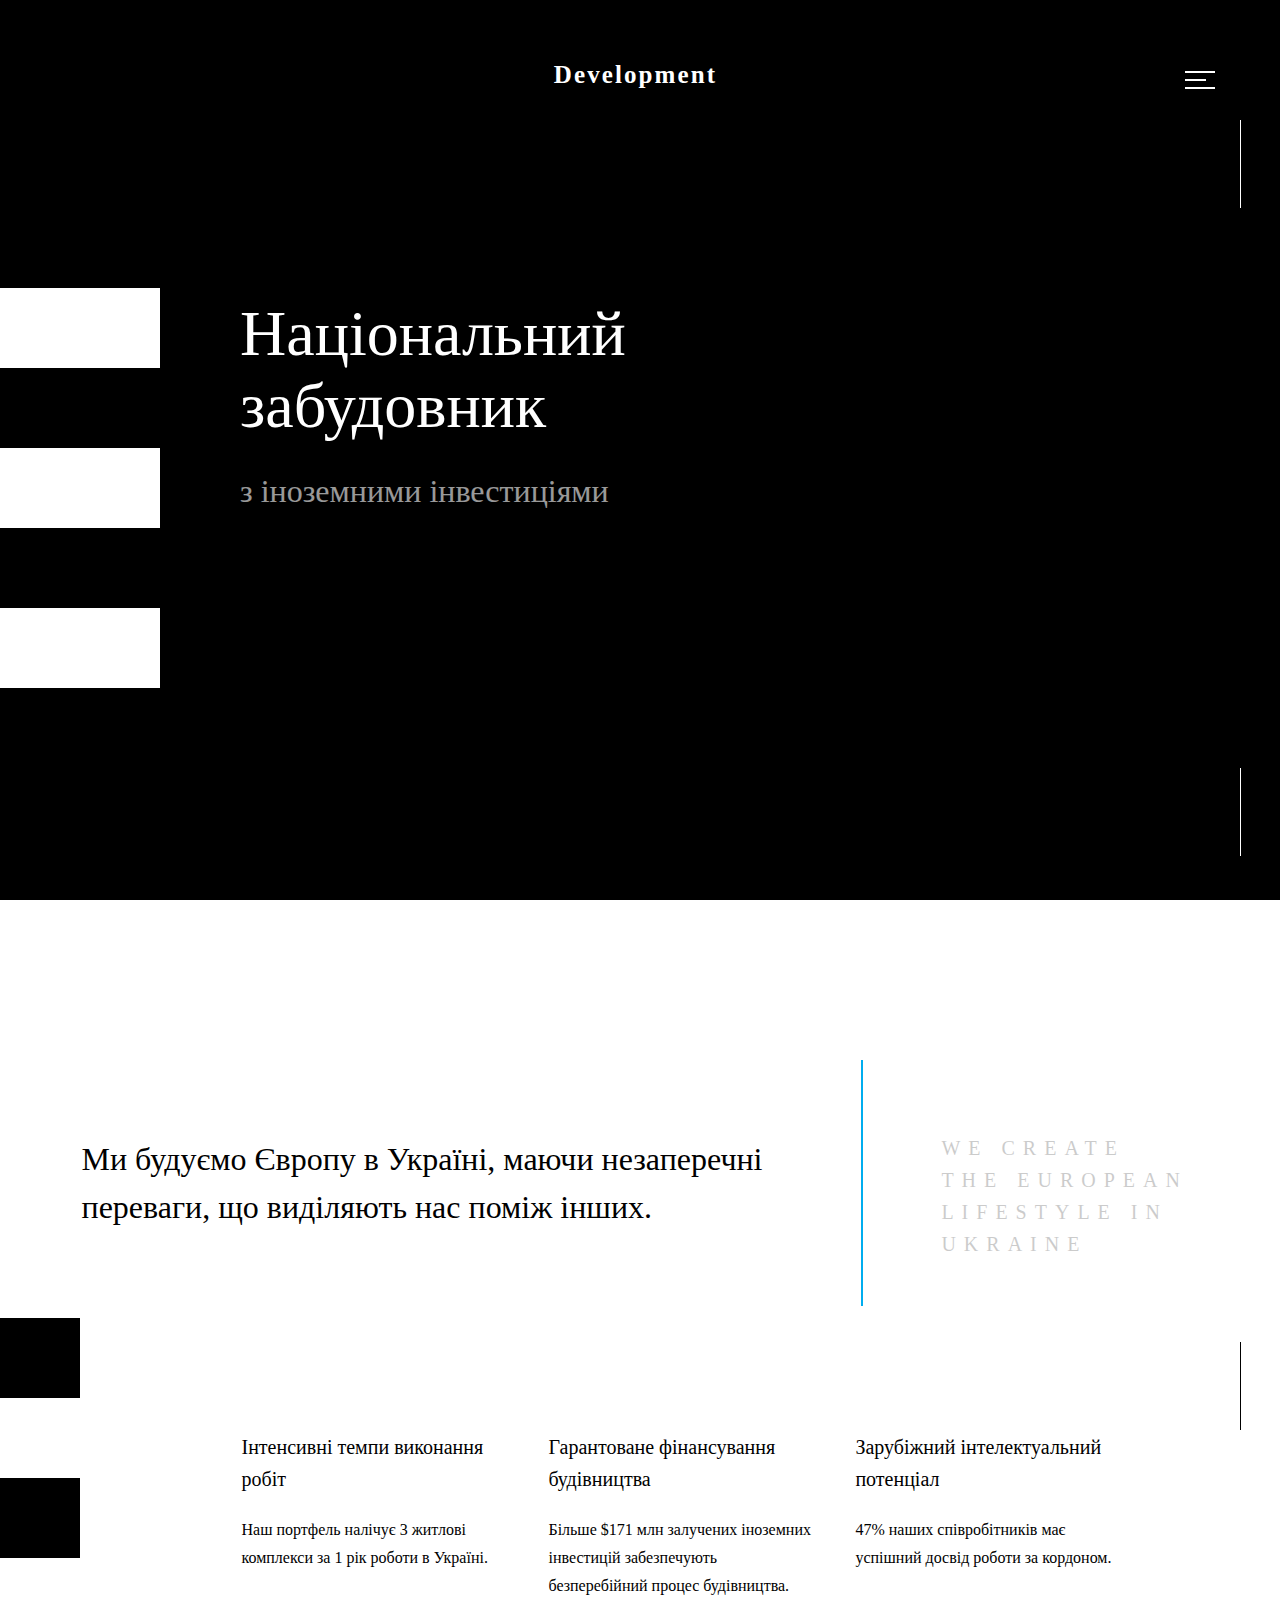
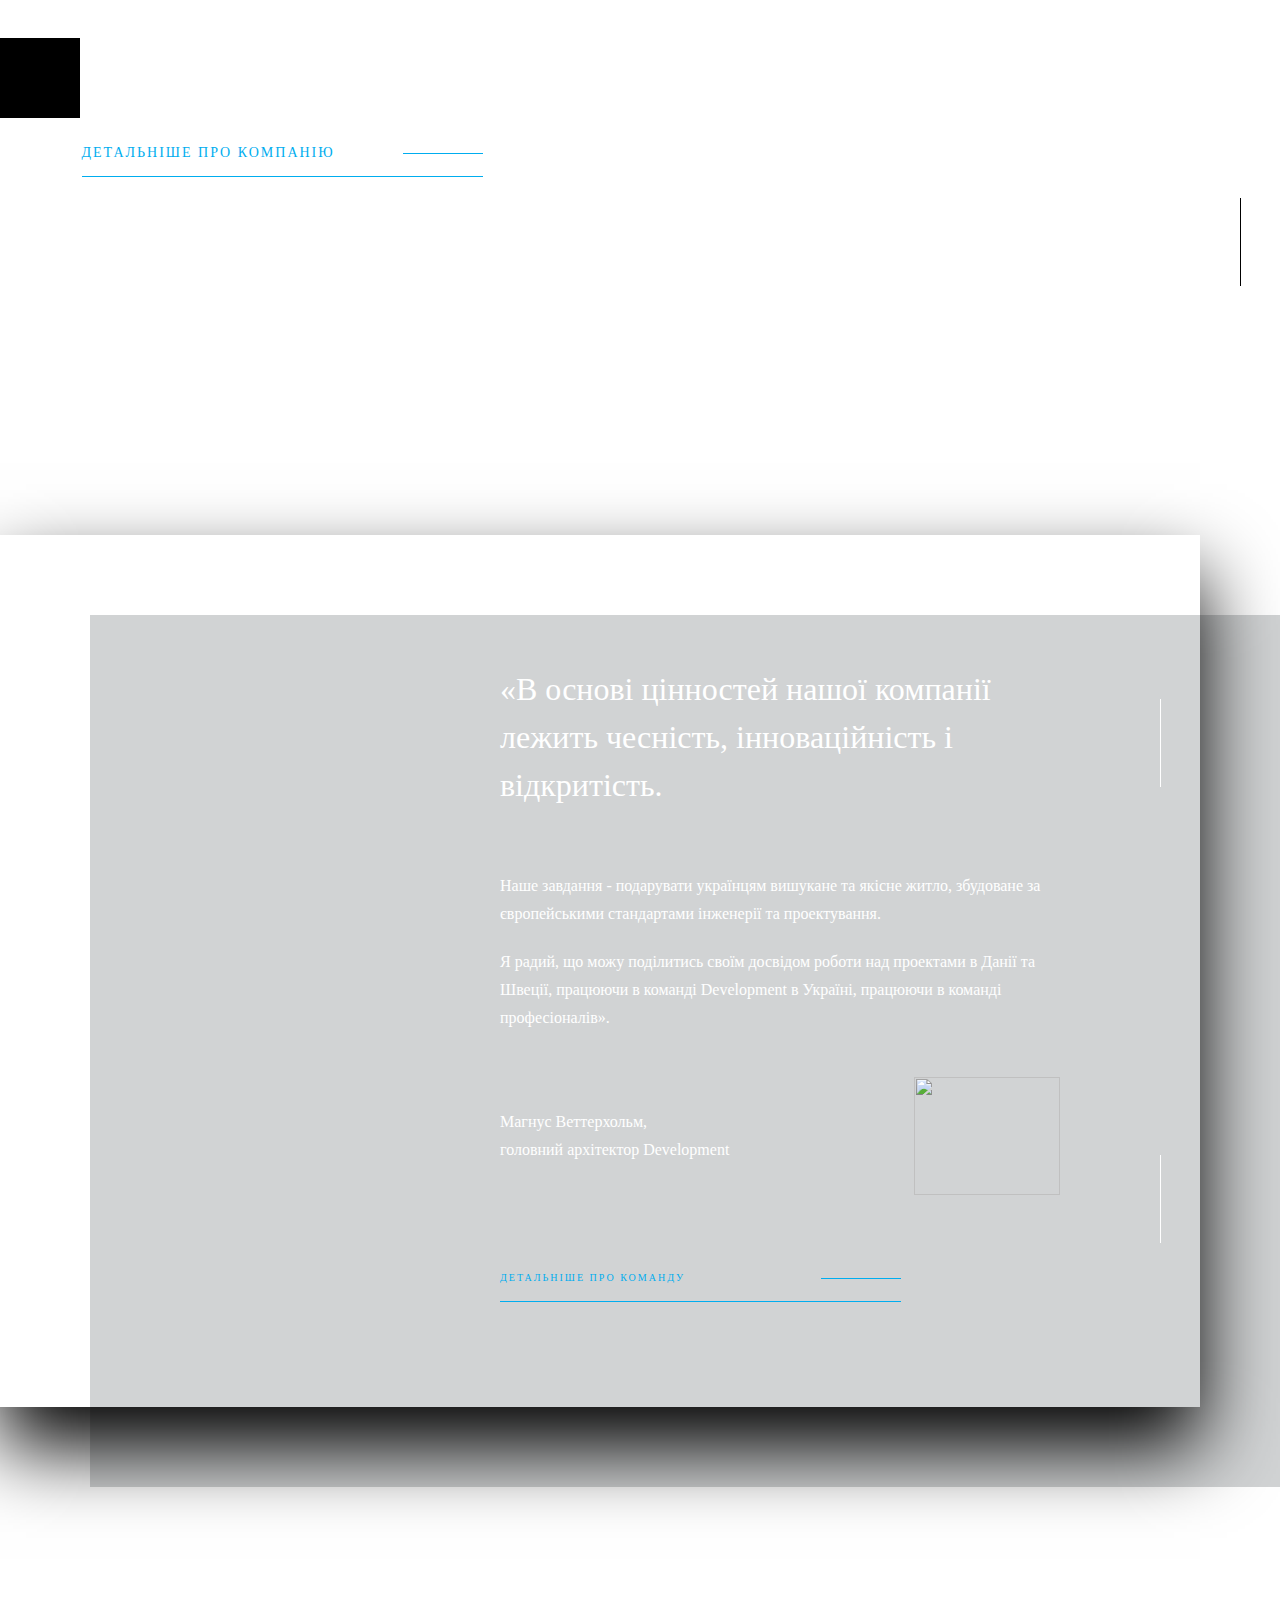
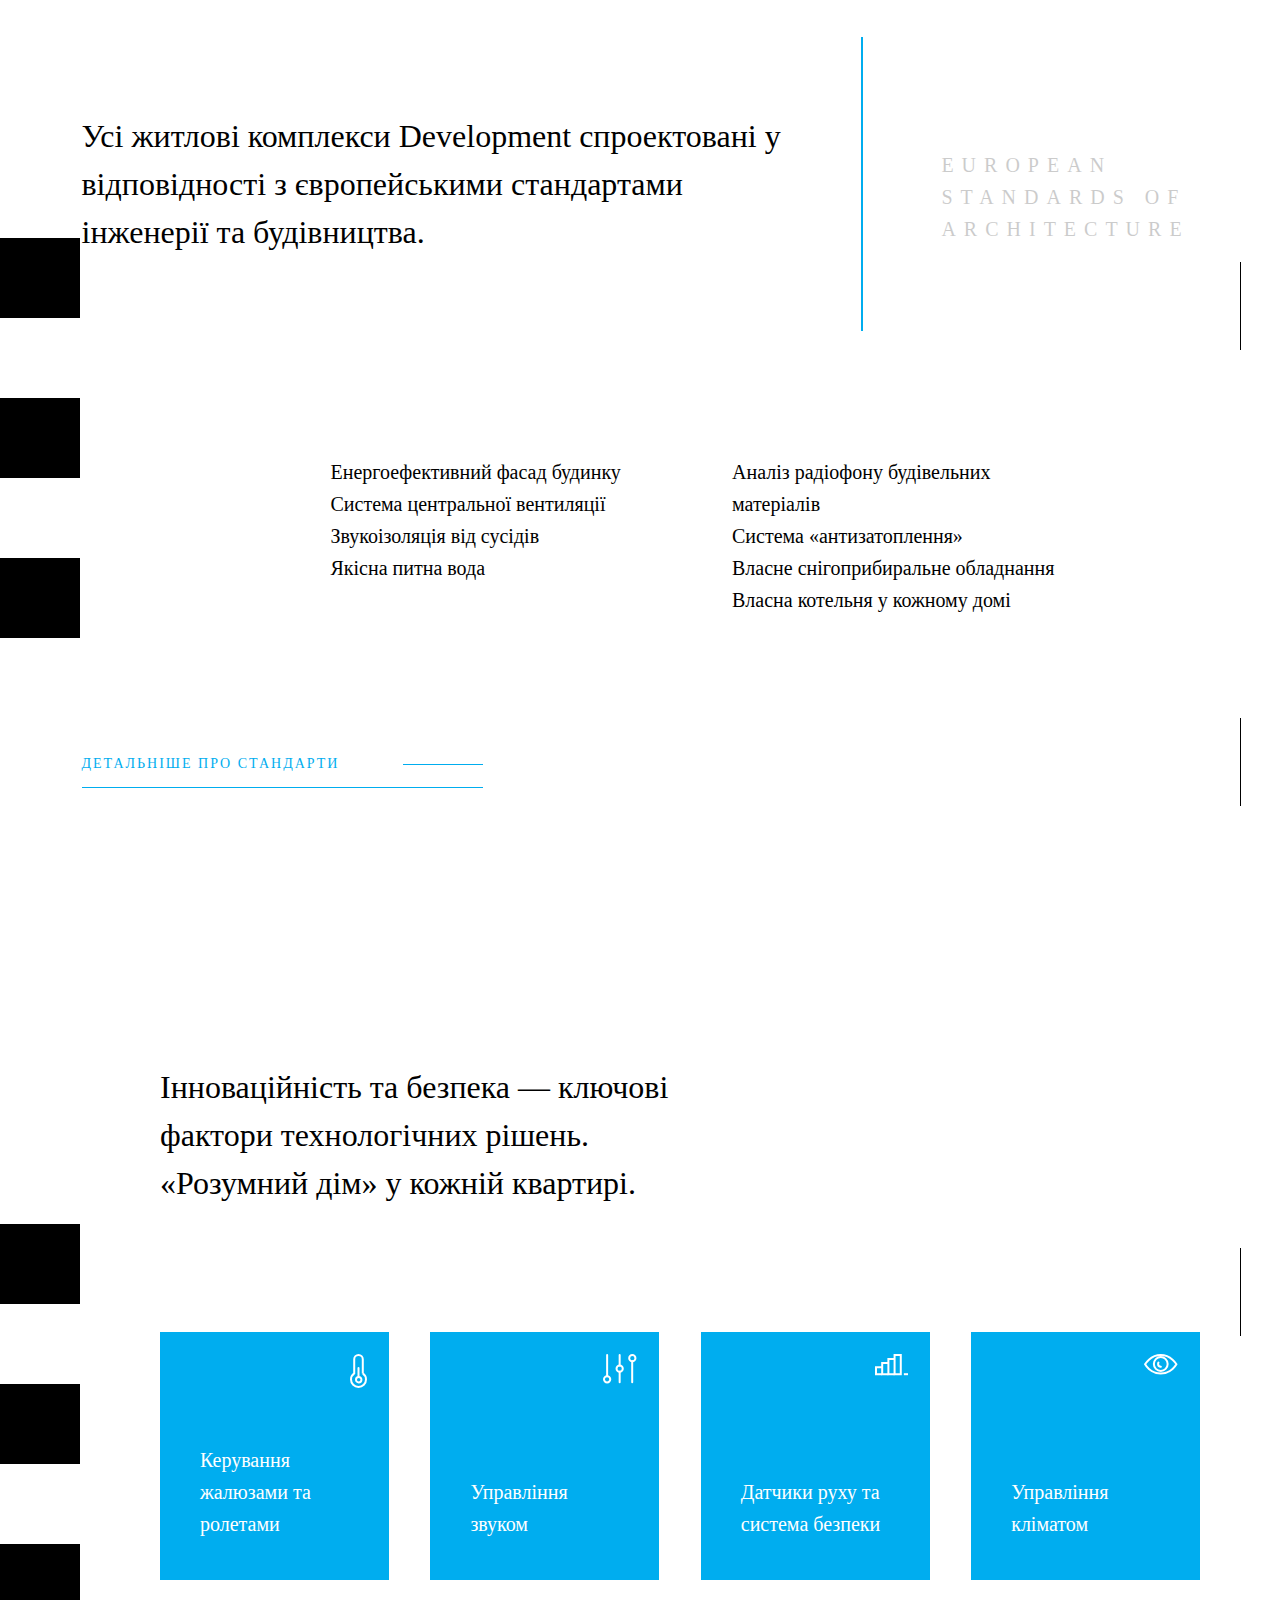
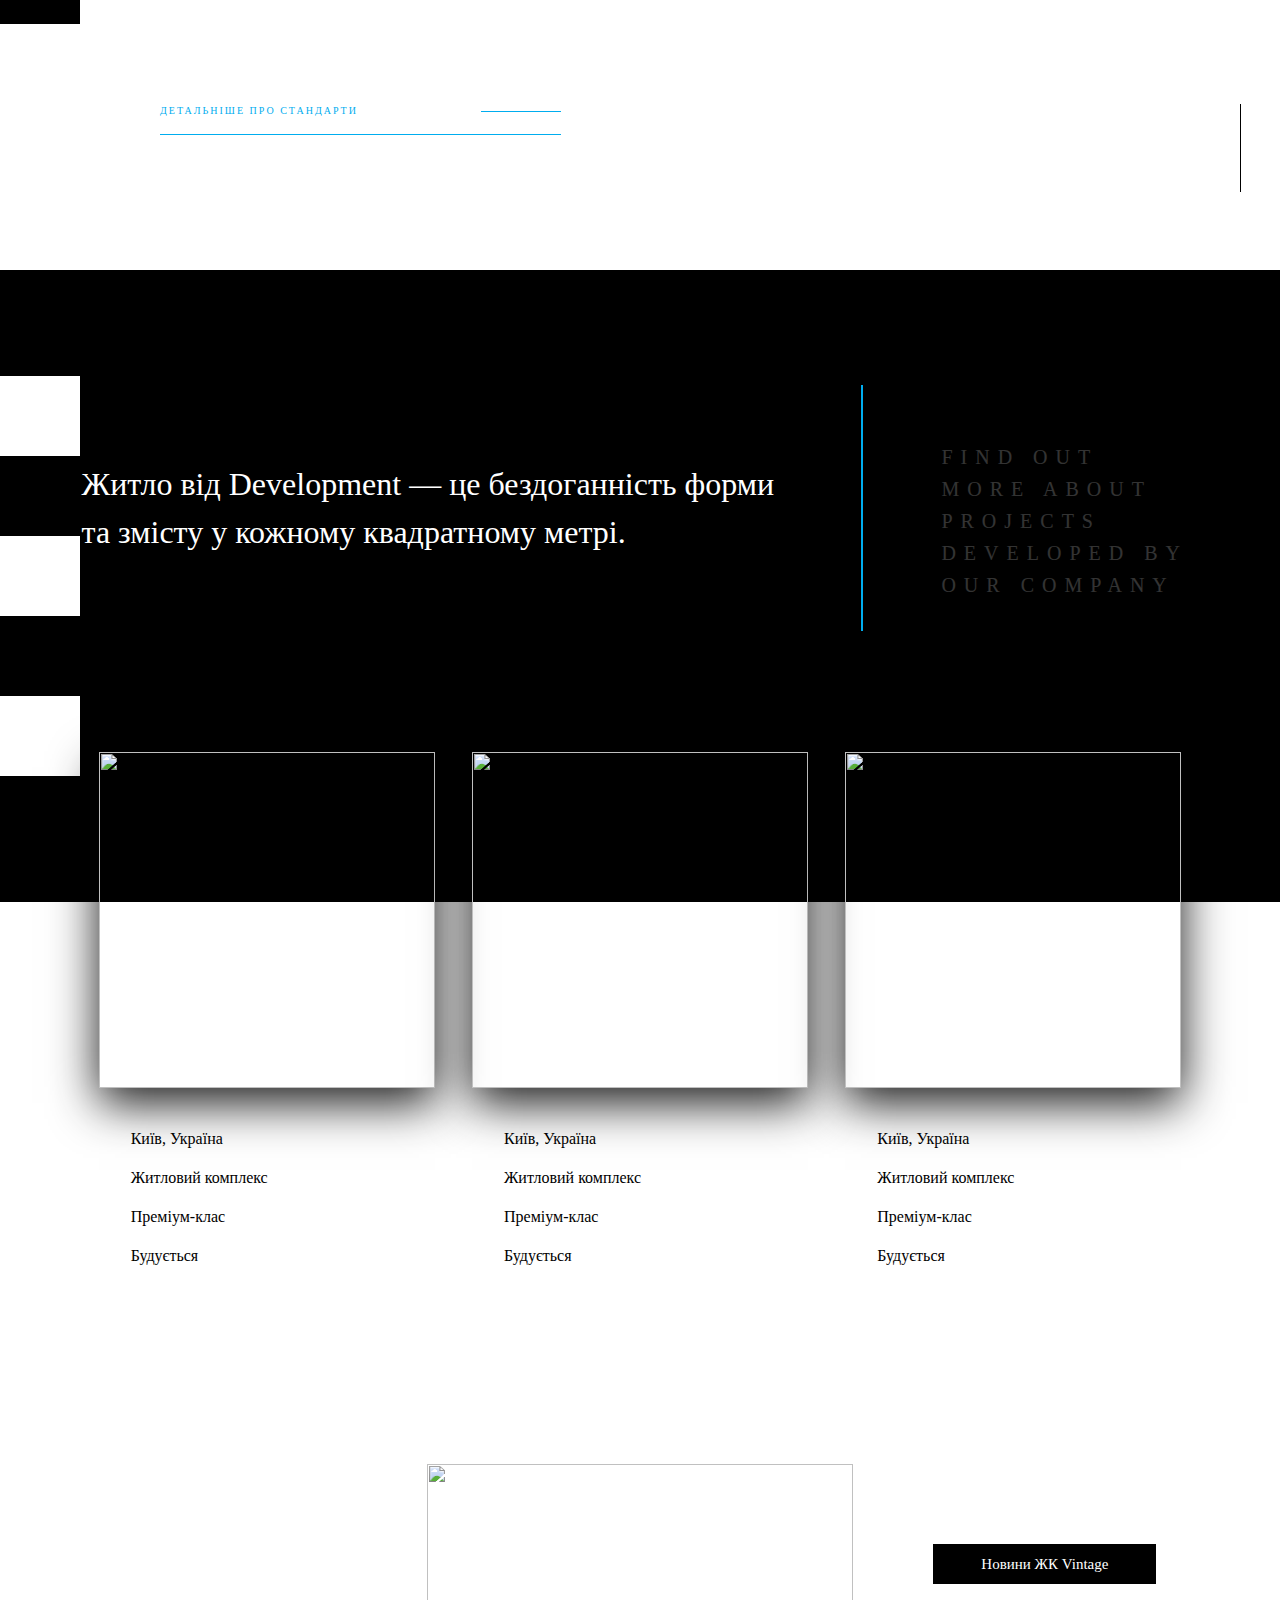
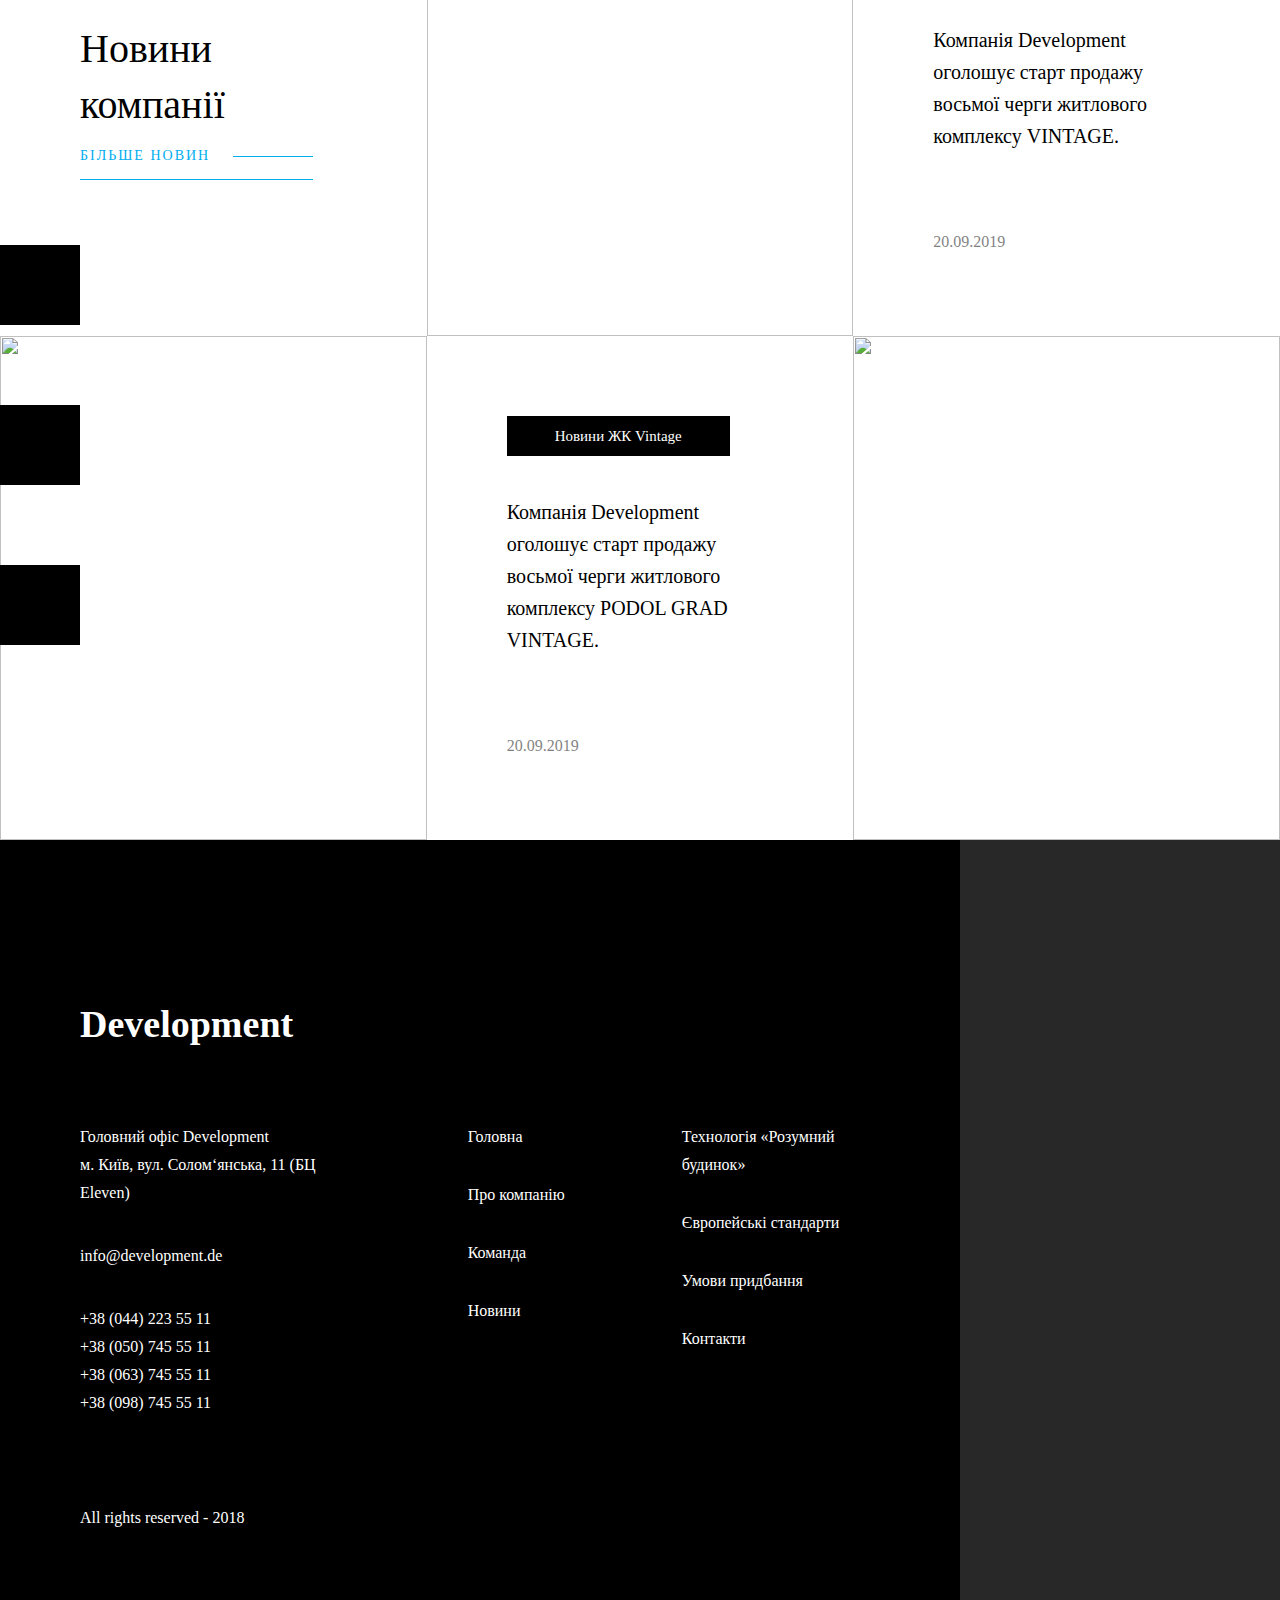
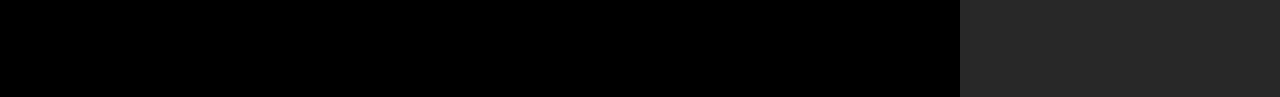
==== commit 684c3029: "comit" ====
--- a/index.html
+++ b/index.html
@@ -92,7 +92,7 @@
 				in Ukraine
 			</div>
 		</div>
-		<div class="section-contant about">
+		<div class="section-content about">
 			<div class="about-item">
 				<h4 class="about__name">Інтенсивні темпи виконання робіт</h4>
 				<p class="about__text">Наш портфель налічує 3 житлові
@@ -149,14 +149,14 @@
 		</div>
 	</div>
 
-	<div class="teams-contant">
-		<h3 class="teams-contant__title">«В основі цінностей нашої компанії лежить чесність, інноваційність і відкритість.
+	<div class="teams-content">
+		<h3 class="teams-content__title">«В основі цінностей нашої компанії лежить чесність, інноваційність і відкритість.
 		</h3>
-		<p class="teams-contant__text">Наше завдання - подарувати українцям вишукане та якісне житло, збудоване за
+		<p class="teams-content__text">Наше завдання - подарувати українцям вишукане та якісне житло, збудоване за
 			європейськими стандартами
 			інженерії та проектування.
 		</p>
-		<p class="teams-contant__text mb">Я радий, що можу поділитись своїм досвідом роботи над проектами в Данії та
+		<p class="teams-content__text mb">Я радий, що можу поділитись своїм досвідом роботи над проектами в Данії та
 			Швеції,
 			працюючи в команді
 			Development
@@ -186,7 +186,7 @@
 				European standards of architecture
 			</div>
 		</div>
-		<div class="section-contant standards">
+		<div class="section-content standards">
 			<ul class="standards__list">
 				<li class="standards__item">Енергоефективний фасад будинку</li>
 				<li class="standards__item">Система центральної вентиляції</li>
--- a/css/style.css
+++ b/css/style.css
@@ -1111,45 +1111,45 @@
   .sec-2 .btn {
     font-size: 10px; }
 
-.teams-contant {
+.teams-content {
   max-width: 350px;
   margin-left: auto;
   margin-right: 50px; }
   @media (max-width: 600px) {
-    .teams-contant {
+    .teams-content {
       padding-bottom: 40px;
       max-width: 235px;
       margin-right: 0; } }
   @media (min-width: 992.98px) {
-    .teams-contant {
+    .teams-content {
       margin-right: 140px;
       max-width: 560px; } }
-  .teams-contant__title {
+  .teams-content__title {
     color: #ffffff;
     font-family: "Museo Sans Cyrl 100";
     font-size: 20px;
     line-height: 24px;
     margin-bottom: 20px; }
     @media (min-width: 992.98px) {
-      .teams-contant__title {
+      .teams-content__title {
         font-size: 32px;
         line-height: 48px;
         margin-bottom: 63px; } }
-  .teams-contant__text {
+  .teams-content__text {
     color: #ffffff;
     font-family: "Museo Sans Cyrl 500";
     font-size: 14px;
     line-height: 19px;
     margin-bottom: 9px; }
     @media (min-width: 992.98px) {
-      .teams-contant__text {
+      .teams-content__text {
         font-size: 16px;
         line-height: 28px;
         margin-bottom: 20px; } }
-  .teams-contant .mb {
+  .teams-content .mb {
     margin-bottom: 25px; }
     @media (min-width: 992.98px) {
-      .teams-contant .mb {
+      .teams-content .mb {
         margin-bottom: 45px; } }
 
 .architect-wrapper {
@@ -1189,16 +1189,14 @@
 
 .standards__list {
   margin-bottom: 45px; }
-  @media (max-width: 767.98px) {
-    .standards__list {
-      padding-left: 40px; } }
   @media (min-width: 767.98px) {
     .standards__list {
       -webkit-column-count: 2;
       column-count: 2;
       list-style-position: inside;
       list-style-type: decimal;
-      padding: 0 50px; } }
+      padding: 0 50px;
+      padding-left: 40px; } }
   @media (min-width: 992.98px) {
     .standards__list {
       margin-bottom: 125px; } }
